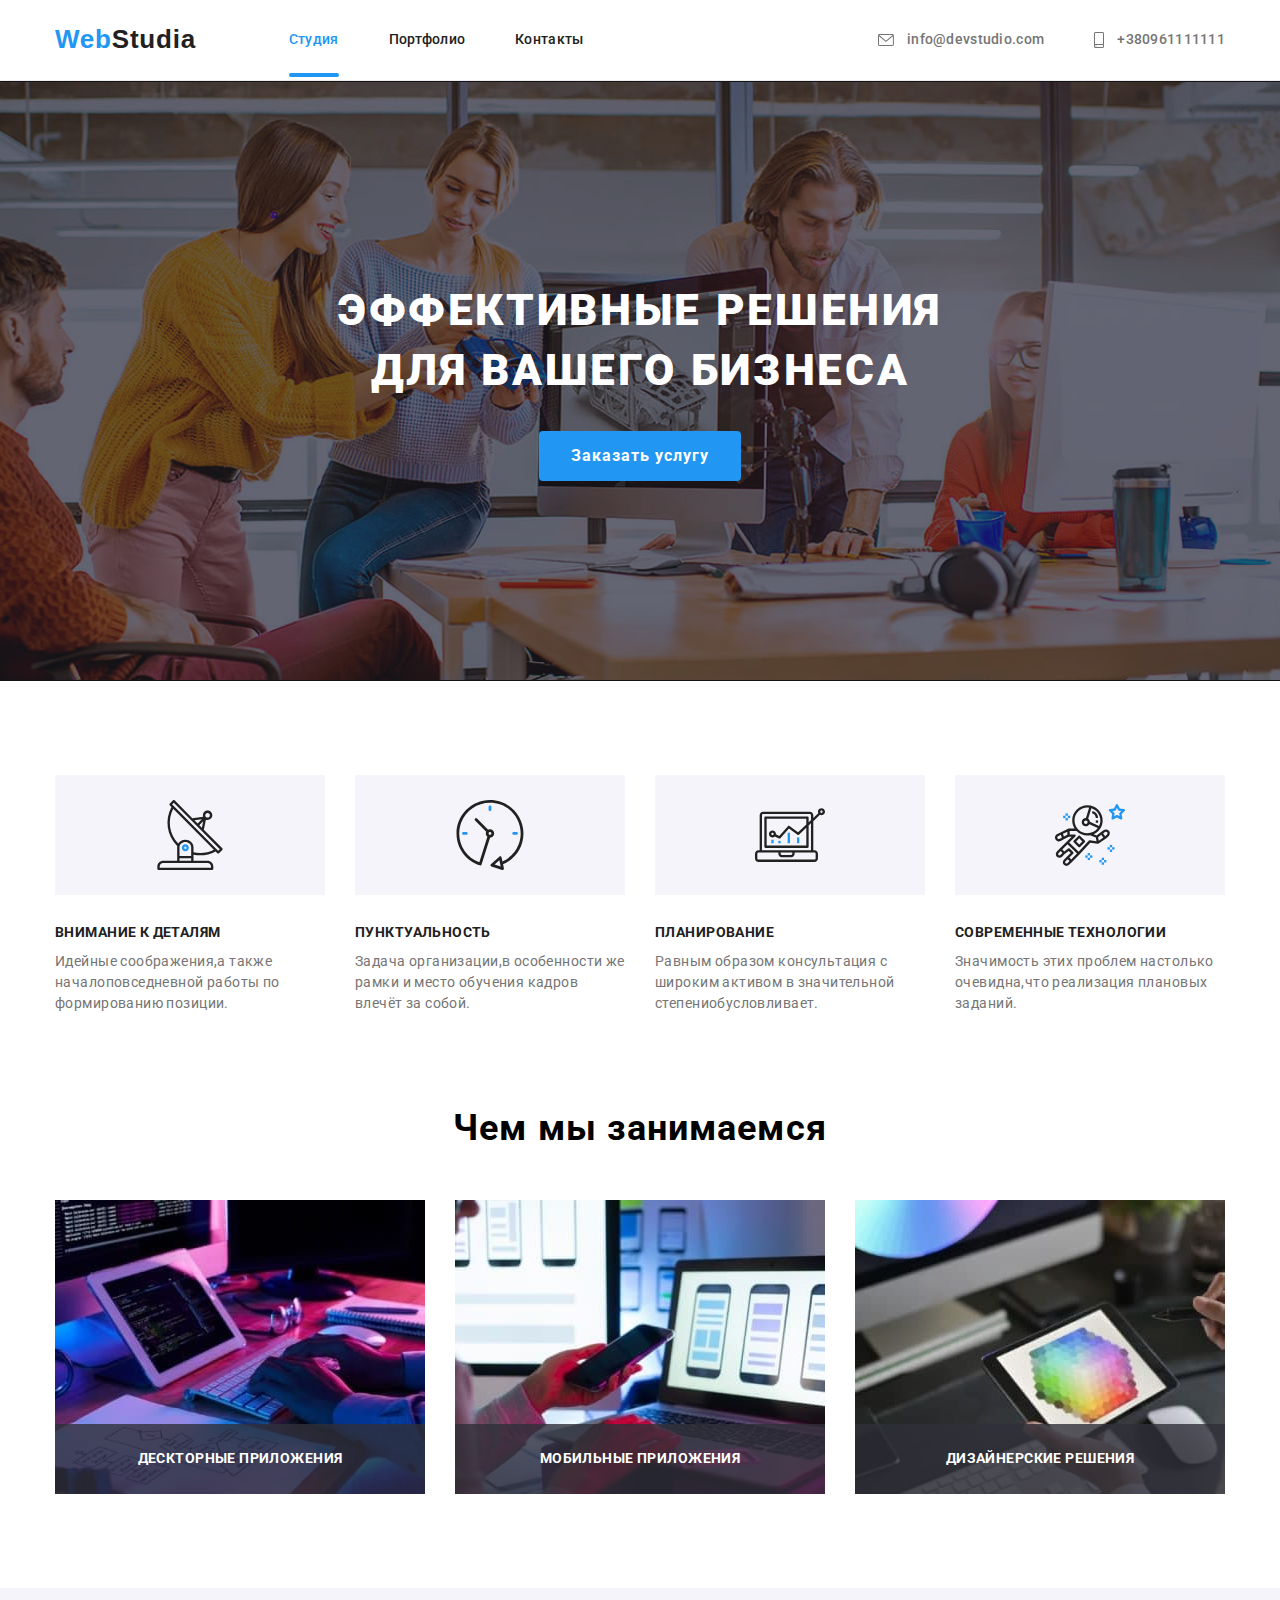
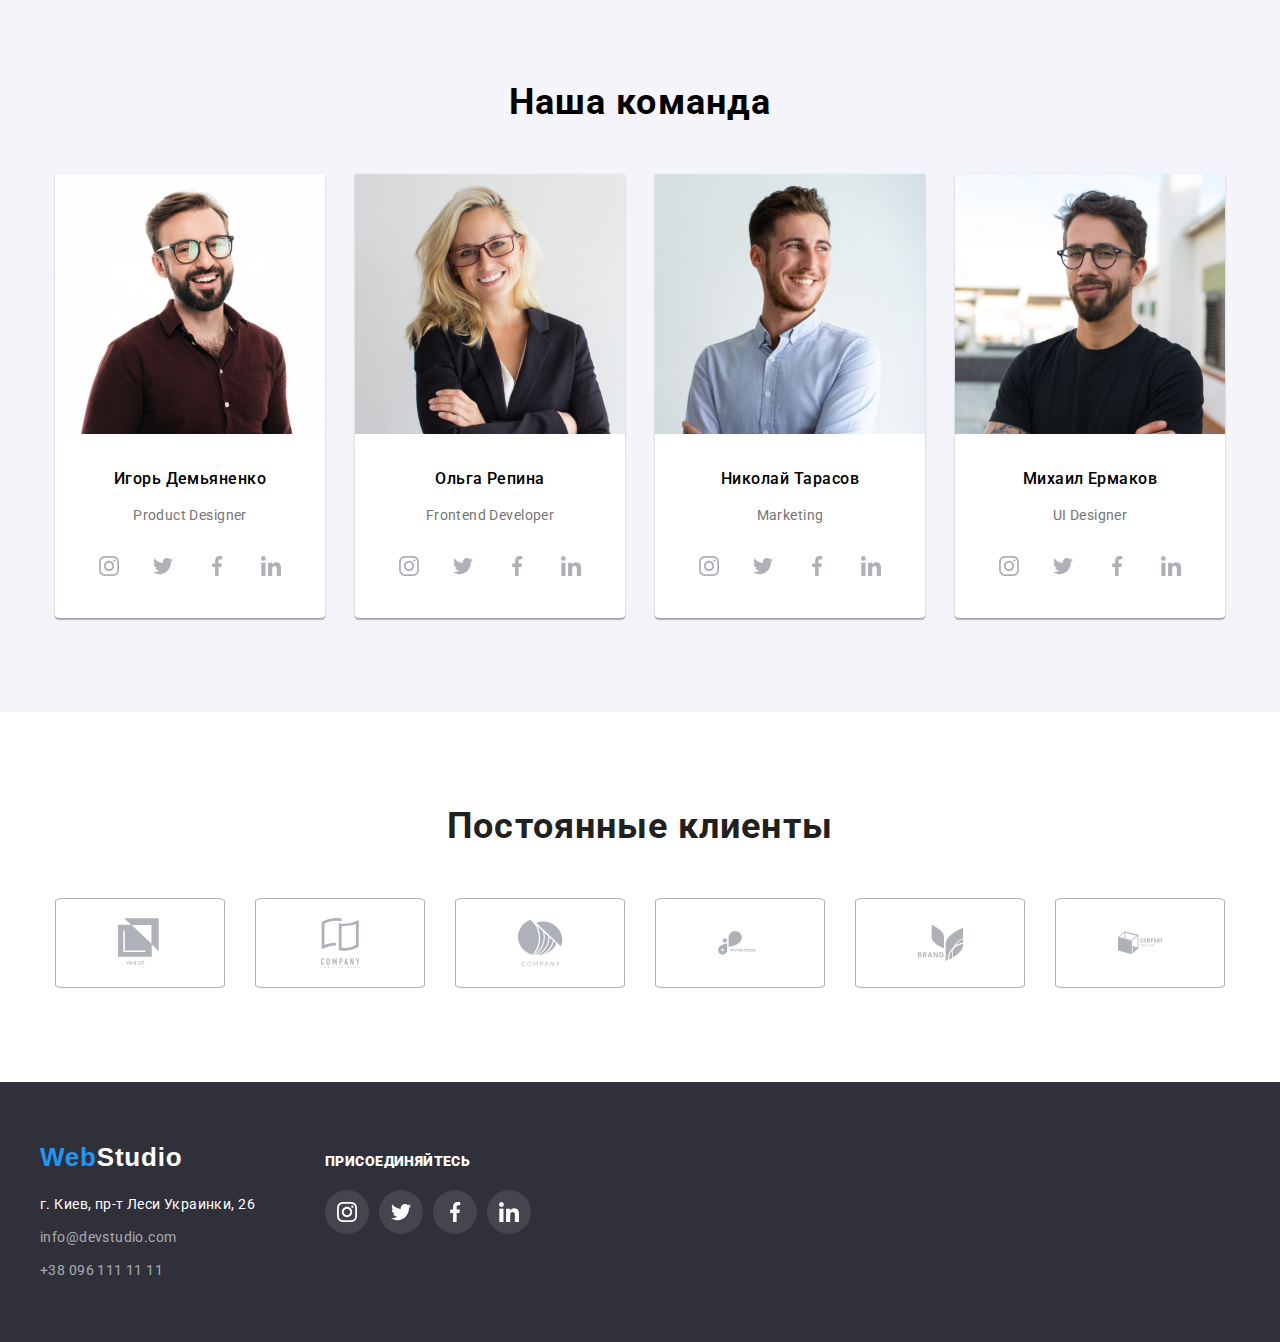
==== index.html @ cb24133d "перенос" ====
<!DOCTYPE html>
<html lang="ru">

<head>
    <meta charset="UTF-8"/>
    <meta http-equiv="X-UA-Compatible" content="IE=Edge"/> <!--адаптация под IE и Edje-->
    <meta name="goit-markup-hw-02/" content="первое ДЗ"/>
    <title>Homework-2</title>
    <link rel="preconnect" href="https://fonts.gstatic.com"/>
    <link href="https://fonts.googleapis.com/css2?family=Roboto:wght@400;500;700;900&display=swap" rel="stylesheet"/>
    <link rel="stylesheet" href="https://cdnjs.cloudflare.com/ajax/libs/modern-normalize/0.2.0/modern-normalize.min.css"/>
    <link rel="stylesheet" href="./css/styles.css"/>

        <!-- Нормализация стилей в браузере или сброс стилей-->
        <!-- Сначала нормализатор -->
        <link
          rel="stylesheet"
          href="https://cdnjs.cloudflare.com/ajax/libs/modern-normalize/1.0.0/modern-normalize.min.css"
        />
        <!-- Потом ваши стили -->
        <link rel="stylesheet" href="./css/styles.css" />
   
</head>

<body>
    <header class="bg-color-header header">
        <div class="container ">
        
        <nav class="up-menue-style">
            <a class="logo-link logo-style logo" href="./"><span class="logocolor">Web</span>Studia</a>
            <ul class="list site-nav">
                <li class="li-header">
                    <a class="current link header-link" href="./index.html">Студия</a>
                </li>
                <li class="li-header">
                    <a class="link" href="./portfolio.html">Портфолио</a>
                </li>
                <li >
                    <a class="link" href="contacs.html">Контакты</a>
                </li>
            </ul>
        </nav>
        <ul class="list up-phone-email-style nav-contacts">
            <li class="li-header">  
                <a class="link" href="mailto:info@devstudio.com">
                    <svg class="icon header-icon-link" width="16px" height="12px">
                        <use href="./images/icons/header-icons.svg#icon-envelope"></use>
                    </svg>
                    info@devstudio.com</a> 
            </li>
            <li>
                <a class="link" href="tel:+380961111111">
                    <svg class="icon header-icon-link" width="10px" height="16px">
                        <use href="./images/icons/header-icons.svg#icon-smartphone"></use>
                    </svg>
                    +380961111111</a>
            </li>
        </ul>
        </div>
    </header>


    <!--Основа-->
    <main class="main-bg">
        
        <section class="bg-color-up "> <!--класс section не нужен-->
        <div class="container ">
            <!-- <img src="./images/index/bg-header-Img.png" alt=""> -->
            <h1 class="h1-style">ЭФФЕКТИВНЫЕ РЕШЕНИЯ ДЛЯ ВАШЕГО БИЗНЕСА</h1>
            <button class="button button-index" data-modal-open>Заказать услугу</button>
        </div>
        </section>
        <section class="section"> <!--Создаёт отдельную секцию (блок) из элементов внутри него-->
            <div class="container ">
                <h2 class="visually-hidden">Наши особенности</h2>
                <ul class="list index-list">
                    <li class="our-list our-margin icon-antenna">
                        <h3 class="h3-style">ВНИМАНИЕ К ДЕТАЛЯМ</h3>
                        <p class="p-style-up">Идейные соображения,а также началоповседневной работы по формированию позиции.</p>
                    </li>
                    <li class="our-list our-margin icon-clock">
                        <h3 class="h3-style">ПУНКТУАЛЬНОСТЬ</h3>
                        <p class="p-style-up">Задача организации,в особенности же рамки и место обучения кадров влечёт за собой.</p>
                    </li>
                    <li class="our-list our-margin icon-comp">
                        <h3 class="h3-style">ПЛАНИРОВАНИЕ</h3>
                        <p class="p-style-up">Равным образом консультация с широким активом в значительной степениобусловливает.</p>
                    </li>
                    <li class="our-list icon-astronaut">
                        <h3 class="h3-style">СОВРЕМЕННЫЕ ТЕХНОЛОГИИ</h3>
                        <p class="p-style-up">Значимость этих проблем настолько очевидна,что реализация плановых заданий.</p>
                    </li>
                </ul>
        </div>
        </section>

        <section class="section what-are-we-do">
            <div class="container ">
                    <h2 class="h2-style h2-style-what-we-do">Чем мы занимаемся</h2>
                <ul class="list list-work">
                    <li class="li relative">
                        <img class="list-what-img" src="./images/img-4.jpg" alt="набор кода на клавиатуре перед планшетом и монитором" width="370" />
                        <p class="what-p">дескторные приложения</p>
                    </li>
                    <li class="li relative">
                        <img class="list-what-img" src="./images/img-6.jpg" alt="настройка мобильного гаджета через ноутбук" width="370" />
                        <p class="what-p">мобильные приложения</p>
                    </li>
                    <li class="relative">
                        <img class="list-what-img" src="./images/img-5.jpg" alt="выбор цвета на экране планшета" width="370" />
                        <p class="what-p">дизайнерские решения</p>
                    </li>
                </ul>
            </div>
        </section>
        <section class="bg-color-team section">
            <div class="container ">
                <h2 class=" our-team-margin h2-style">Наша команда</h2>
                    <ul class="list list-team"> <!--Список в виде точки, <ol> - список с цифрами-->
                        <li class="block-style-index block-style-index-margin our-shadow">
                            <img src="./images/img-3.jpg" alt="Игорь Демьяненко Product Designer" width="270" /> <!--Ссылка на картинку, подпись и её размер-->
                        <div>
                            <h3 class="h2-style-team">Игорь Демьяненко</h3>
                            <p class="p-style">Product Designer</p>
                            <!-- ul.list.social-icons>(li.social-icons-item>a.social-icons-link>svg.icon>use[href="./images/icons/header-icons.svg#icon-"])*4  Формула раскрытия ul-->
                            <ul class="list social-icons">
                                <li class="social-icons-item social-icons-item-margin">
                                    <a href="" class="social-icons-link" target="_blank" rel="noopener noreferral">
                                        <svg class="icon">
                                            <use href="./images/icons/header-icons.svg#icon-instagram-2"></use>
                                        </svg>
                                    </a>
                                </li>
                                <li class="social-icons-item social-icons-item-margin">
                                    <a href="" class="social-icons-link" target="_blank" rel="noopener noreferral">
                                        <svg class="icon">
                                            <use href="./images/icons/header-icons.svg#icon-twitter-1"></use>
                                        </svg>
                                    </a>
                                </li>
                                <li class="social-icons-item social-icons-item-margin">
                                    <a href="" class="social-icons-link" target="_blank" rel="noopener noreferral">
                                        <svg class="icon">
                                            <use href="./images/icons/header-icons.svg#icon-facebook-1"></use>
                                        </svg>
                                    </a>
                                </li>
                                <li class="social-icons-item">
                                    <a href="" class="social-icons-link" target="_blank" rel="noopener noreferral">
                                        <svg class="icon">
                                            <use href="./images/icons/header-icons.svg#icon-linkedin-1"></use>
                                        </svg>
                                    </a>
                                </li>
                            </ul>
                        </div>
                        </li>
                        <li class="block-style-index block-style-index-margin our-shadow">
                            <img src="./images/img-2.jpg" alt="Ольга Репина Frontend Developer" width="270" />
                        <div>
                            <h3 class="h2-style-team">Ольга Репина</h3>
                            <p class="p-style">Frontend Developer</p>
                            <ul class="list social-icons">
                                <li class="social-icons-item social-icons-item-margin">
                                    <a href="" class="social-icons-link" target="_blank" rel="noopener noreferral">
                                        <svg class="icon">
                                            <use href="./images/icons/header-icons.svg#icon-instagram-2"></use>
                                        </svg>
                                    </a>
                                </li>
                                <li class="social-icons-item social-icons-item-margin">
                                    <a href="" class="social-icons-link" target="_blank" rel="noopener noreferral">
                                        <svg class="icon">
                                            <use href="./images/icons/header-icons.svg#icon-twitter-1"></use>
                                        </svg>
                                    </a>
                                </li>
                                <li class="social-icons-item social-icons-item-margin">
                                    <a href="" class="social-icons-link" target="_blank" rel="noopener noreferral">
                                        <svg class="icon">
                                            <use href="./images/icons/header-icons.svg#icon-facebook-1"></use>
                                        </svg>
                                    </a>
                                </li>
                                <li class="social-icons-item">
                                    <a href="" class="social-icons-link" target="_blank" rel="noopener noreferral">
                                        <svg class="icon">
                                            <use href="./images/icons/header-icons.svg#icon-linkedin-1"></use>
                                        </svg>
                                    </a>
                                </li>
                            </ul>
                        </div>
                        </li>
                        <li class="block-style-index block-style-index-margin our-shadow">
                            <img src="./images/img-1.jpg" alt="Николай Тарасов Marketing" width="270" />
                        <div>
                            <h3 class="h2-style-team">Николай Тарасов</h3>
                            <p class="p-style">Marketing</p>
                            <ul class="list social-icons">
                                <li class="social-icons-item social-icons-item-margin">
                                    <a href="" class="social-icons-link" target="_blank" rel="noopener noreferral">
                                        <svg class="icon">
                                            <use href="./images/icons/header-icons.svg#icon-instagram-2"></use>
                                        </svg>
                                    </a>
                                </li>
                                <li class="social-icons-item social-icons-item-margin">
                                    <a href="" class="social-icons-link" target="_blank" rel="noopener noreferral">
                                        <svg class="icon">
                                            <use href="./images/icons/header-icons.svg#icon-twitter-1"></use>
                                        </svg>
                                    </a>
                                </li>
                                <li class="social-icons-item social-icons-item-margin">
                                    <a href="" class="social-icons-link" target="_blank" rel="noopener noreferral">
                                        <svg class="icon">
                                            <use href="./images/icons/header-icons.svg#icon-facebook-1"></use>
                                        </svg>
                                    </a>
                                </li>
                                <li class="social-icons-item">
                                    <a href="" class="social-icons-link" target="_blank" rel="noopener noreferral">
                                        <svg class="icon">
                                            <use href="./images/icons/header-icons.svg#icon-linkedin-1"></use>
                                        </svg>
                                    </a>
                                </li>
                            </ul>
                        </div>
                        </li>
                        <li class="block-style-index our-shadow">
                            <img src="./images/img.jpg" alt="Михаил Ермаков UI Designer" width="270" />
                        <div>
                            <h3 class="h2-style-team">Михаил Ермаков</h3>
                            <p class="p-style">UI Designer</p>
                            <ul class="list social-icons">
                                <li class="social-icons-item social-icons-item-margin">
                                    <a href="" class="social-icons-link" target="_blank" rel="noopener noreferral">
                                        <svg class="icon">
                                            <use href="./images/icons/header-icons.svg#icon-instagram-2"></use>
                                        </svg>
                                    </a>
                                </li>
                                <li class="social-icons-item social-icons-item-margin">
                                    <a href="" class="social-icons-link" target="_blank" rel="noopener noreferral">
                                        <svg class="icon">
                                            <use href="./images/icons/header-icons.svg#icon-twitter-1"></use>
                                        </svg>
                                    </a>
                                </li>
                                <li class="social-icons-item social-icons-item-margin">
                                    <a href="" class="social-icons-link" target="_blank" rel="noopener noreferral">
                                        <svg class="icon">
                                            <use href="./images/icons/header-icons.svg#icon-facebook-1"></use>
                                        </svg>
                                    </a>
                                </li>
                                <li class="social-icons-item">
                                    <a href="" class="social-icons-link" target="_blank" rel="noopener noreferral">
                                        <svg class="icon">
                                            <use href="./images/icons/header-icons.svg#icon-linkedin-1"></use>
                                        </svg>
                                    </a>
                                </li>
                            </ul>
                        </div>
                        </li>
                    </ul>
            </div>
        </section>
        </div>

    <section class="section-client">
        <div class="container">
            <h2 class="h2-style-client">Постоянные клиенты</h2>
            <!-- ul.list.social-icons>(li.social-icons-item>a.social-icons-link>svg.icon>use[href="./images/icons/header-icons.svg#icon-"])*4  Формула раскрытия ul-->
            <ul class="list icons-client">
                <li class="icon-client-ya icon-client-ya-margin">
                    <a href="" class="link link-client" target="_blank" rel="noopener noreferral">
                        <svg class="icon" width="45px" height="50px">
                            <use href="./images/icons/header-icons.svg#icon-logo-1"></use>
                        </svg>
                    </a>
                </li>
                <li class="icon-client-ya icon-client-ya-margin">
                    <a href="" class="link link-client" target="_blank" rel="noopener noreferral">
                        <svg class="icon" width="45px" height="50px">
                            <use href="./images/icons/header-icons.svg#icon-logo-2"></use>
                        </svg>
                    </a>
                </li>
                <li class="icon-client-ya icon-client-ya-margin">
                    <a href="" class="link link-client" target="_blank" rel="noopener noreferral">
                        <svg class="icon" width="45px" height="50px">
                            <use href="./images/icons/header-icons.svg#icon-logo-3"></use>
                        </svg>
                    </a>
                </li>
                <li class="icon-client-ya icon-client-ya-margin">
                    <a href="" class="link link-client" target="_blank" rel="noopener noreferral">
                        <svg class="icon" width="45px" height="50px">
                            <use href="./images/icons/header-icons.svg#icon-logo-4"></use>
                        </svg>
                    </a>
                </li>
                <li class="icon-client-ya icon-client-ya-margin">
                    <a href="" class="link link-client" target="_blank" rel="noopener noreferral">
                        <svg class="icon" width="45px" height="50px">
                            <use href="./images/icons/header-icons.svg#icon-logo-5"></use>
                        </svg>
                    </a>
                </li>
                <li class="icon-client-ya">
                    <a href="" class="link link-client" target="_blank" rel="noopener noreferral">
                        <svg class="icon" width="45px" height="50px">
                            <use href="./images/icons/header-icons.svg#icon-Object"></use>
                        </svg>
                    </a>
                </li>
            </ul>    
        </div>
    </section>

    </main>






    <footer class="footer-text-color bg-color-footer">
        <div class="container ">
            <div class="footer-address">
                <a class="logo-link logo-style logo-margin" href="./"><span class="logocolor">Web</span>Studio</a> <!--ссылка на главную страницу "./" обозначает корневую папку и отправляет на главную страницу-->
                <address class="down-menue-address-style"><!--адрес-->
                    <ul class="list ">
                        <li class="li-footer-first">
                            <a class="link link-map" href="https://goo.gl/maps/oVkc9rPg9sfFg3QS6" target="_blank" 
                            rel="noopener norefener">г. Киев, пр-т Леси Украинки, 26 <!--адрес--></a>
                        </li>
                        <li class="li-footer-second">
                            <a class="link down-menue-contact-style" href="mailto:info@devstudio.com">info@devstudio.com</a> <!--Активный имэйл-->
                        </li>
                        <li>
                            <a class="link down-menue-contact-style" href="tel:+380961111111">+38 096 111 11 11</a> <!--Активный телефон-->
                        </li>
                    </ul>

                </address>
            </div>
            <div class="footer-soc">
                <h3 class="footer-h3-come">присоединяйтесь</h3>
                <ul class="list social-icons">
                    <li class="social-icons-item social-icons-item-margin">
                        <a href="" class="social-icons-link" target="_blank" rel="noopener noreferral">
                            <svg class="icon">
                                <use href="./images/icons/header-icons.svg#icon-instagram-2"></use>
                            </svg>
                        </a>
                    </li>
                    <li class="social-icons-item social-icons-item-margin">
                        <a href="" class="social-icons-link" target="_blank" rel="noopener noreferral">
                            <svg class="icon">
                                <use href="./images/icons/header-icons.svg#icon-twitter-1"></use>
                            </svg>
                        </a>
                    </li>
                    <li class="social-icons-item social-icons-item-margin">
                        <a href="" class="social-icons-link" target="_blank" rel="noopener noreferral">
                            <svg class="icon">
                                <use href="./images/icons/header-icons.svg#icon-facebook-1"></use>
                            </svg>
                        </a>
                    </li>
                    <li class="social-icons-item">
                        <a href="" class="social-icons-link" target="_blank" rel="noopener noreferral">
                            <svg class="icon">
                                <use href="./images/icons/header-icons.svg#icon-linkedin-1"></use>
                            </svg>
                        </a>
                    </li>
                </ul>
            </div>
        </div>

    </footer>


    <div class="backdrop is-hidden" data-modal>
        <div class="modal">
            <!-- <p>dfresggeg</p> -->
            <button class="modal-bottom" data-modal-close>
                <svg class="icon">
                    <use href="./images/icons/header-icons.svg#icon-x-close-black-18dp"></use>
                </svg>
            </button>
        </div>
    </div>
    <script src="./js/modal.js"></script>
</body>

</html>
---- css/styles.css ----
/* предварительные стили и глобальные настройки*/
/* Шрифт Raleway */
@font-face {
  font-family: 'Raleway', sans-serif;
  font-style: normal;
  font-weight: 700;
  src: url('../fonts/raleway-v19-latin_cyrillic-ext_cyrillic/raleway-v19-latin_cyrillic-ext_cyrillic-700.eot'); /* IE9 Compat Modes */
  src: local(''),
       url('../fonts/raleway-v19-latin_cyrillic-ext_cyrillic/raleway-v19-latin_cyrillic-ext_cyrillic-700.eot?#iefix') format('embedded-opentype'), /* IE6-IE8 */
       url('../fonts/raleway-v19-latin_cyrillic-ext_cyrillic/raleway-v19-latin_cyrillic-ext_cyrillic-700.woff2') format('woff2'), /* Super Modern Browsers */
       url('../fonts/raleway-v19-latin_cyrillic-ext_cyrillic/raleway-v19-latin_cyrillic-ext_cyrillic-700.woff') format('woff'), /* Modern Browsers */
       url('../fonts/raleway-v19-latin_cyrillic-ext_cyrillic/raleway-v19-latin_cyrillic-ext_cyrillic-700.ttf') format('truetype'), /* Safari, Android, iOS */
       url('../fonts/raleway-v19-latin_cyrillic-ext_cyrillic/raleway-v19-latin_cyrillic-ext_cyrillic-700.svg#Raleway') format('svg'); /* Legacy iOS */
}

/* Класс скрывающий элементы */
.visually-hidden {
  position: absolute !important;
  clip: rect(1px 1px 1px 1px);
  clip: rect(1px, 1px, 1px, 1px);
  padding: 0 !important;
  border: 0 !important;
  height: 1px !important;
  width: 1px !important;
  overflow: hidden;
}

/* Заготовки глобальных настроек */
:root {
  --main-text-color-gray: #757575;
  --main-text-color-black: #212121;
  --main-text-color-master-black: #000000;
  --main-text-color-blue: #2196F3;
  --main-text-color-white: #FFFFFF;
  --bg-color-gray: #2f303a;
  --bg-header-line: #ECECEC;
  --border-color: #EEEEEE;
  --bg-color-team: #F5F4FA;
  --grid-item: 1;
  --icon-color-gray: #AFB1B8;
  --timing-function: cubic-bezier(0.4, 0, 0.2, 1);
}
/* font-family: 'Roboto', sans-serif; */

/* Цвет фона main */
.main-bg {
  background-color: var(--main-text-color-white);
}

.main-bg-portfolio {
  background-color: var(--main-text-color-white);
}

html {
  box-sizing: border-box;
}

*,
*::before,
*::after {
  box-sizing: inherit;
}

/* a.current {
  color: var(--main-text-color-blue);
} */




















/* ВЫРАВНИВАНИЕ */

/* Сброс стилей */
h1,
h2,
h3,
h4,
h5,
h6,
p,
ul
 {
  margin: 0;
}


.section {
  padding-top: 94px;
  padding-bottom: 94px;
  
}

/* Общий размер для всей страницы */
.container {
  margin-left: auto;
  margin-right: auto;
  width: 1200px;
  padding: 0px 15px;
}

/* Header position */
.header .container{
  display: flex;
  justify-content: space-between;
  align-items: center;
  padding-top: 24px;
  padding-bottom: 25px;
  /* border-bottom: 30;
  border-color: var(--main-text-color-gray); */
}

.header {
  border-bottom: 1px solid var(--bg-header-line);
/* или */
/* border-width: 1px;
border-style: solid;
border-color: var(--main-text-color-gray); */
}

/* Центровка контактов */
.up-menue-style,
.nav-contacts .list {
display: flex;
align-items: center;

}


.site-nav,
.nav-contacts
 {
  display: inline-flex;
  padding-left: 0;
}

/* отступ для логотипа */
.container .logo {
  margin-right: auto;
}

/* отступ для студии,портфолио и контактов */
.up-menue-style .site-nav {
  /* margin-right: 331px; */
  margin-left: 93px;
}

/* отступы внутри site-nav */
.site-nav .li-header,
.up-phone-email-style .li-header {
  margin-right: 50px;
}

/* расположение текста относительно картинок */
.nav-contacts li .icon,
.nav-contacts li .link
 {
  vertical-align: middle;
}

/* пвсстояние между картинкой и текстом */
.header-icon-link {
  fill: var(--main-text-color-gray);
  margin-right: 10px;
  /* padding: 10px; */
    /* Функция смены цвета */
    transition-property: fill;
    transition-duration: 250ms;
    transition-timing-function: cubic-bezier(0.4, 0, 0.2, 1);
    /* transition-delay: 0; */
}


.container .up-phone-email-style {
  fill: var(--main-text-color-gray);
  margin-left: auto;
}


/* Настройка расположения и размеров заголовка */
.container .h1-style {
  /* position: absolute; */
width: 696px;
/* height: 120px; */
margin: 0 auto;
text-align: center;
margin-bottom: 30px;
}

/* Настройка положения и размера кнопки */
.container .button {
  padding-right: 32px;
  padding-top: 10px;
  padding-bottom: 10px;
  padding-left: 32px;
  /* border-color: var(--main-text-color-blue); */
  margin: 0 auto;
}

/* .main-bg .bg-color-up .container{
  padding-top: 200px;
  padding-bottom: 200px;
} */

/* Положение Наших особенностей */
.container .index-list { 
  display: flex;
  justify-content: flex-end;
  align-items: center;
  padding-left: 0;
  /* padding-top: 32px;
  padding-bottom: 32px; */
  /* border-bottom: 30;
  border-color: var(--main-text-color-gray); */
}

/* Размер класа our-list и расстояния между ними */
.our-list {
  width: 270px;
  /* height: 101px; */
  
}

.index-list .our-margin{
  margin-right: 30px;
  /* padding-left: 0; */
}

/* промежуток между заголовком и подписью */
.our-list .h3-style{
  margin-bottom: 10px;
  margin-top: 0;
}

.container .h2-style-what-we-do {
  text-align: center;
  margin-bottom: 50px;
  margin-top: 0;
}

.what-are-we-do.section{
  padding-top: 0;
}

/* Положение Наших особенностей */
.list-work { 
  display: flex;
  justify-content: flex-end;
  align-items: center;
  /* padding-top: 32px;
  padding-bottom: 32px; */
  /* border-bottom: 30;
  border-color: var(--main-text-color-gray); */
}

/* Расстояние между блоками */
.list-work .li{
  margin-right: 30px;
}

/*.list-work .relative .list-what-img{
  position: relative;
  width: 370px;
  height: 294px;
  left: 0px;
  top: 0px;
} */
.list-work .relative{
  position: relative;
  /* width: 370px;
  height: 294px; */
  left: 0px;
  top: 0px;
}

.list-work .relative .what-p{
position: absolute;
bottom: 0;
font-weight: 700;
font-size: 14px;
line-height: 1.14;
text-align: center;
letter-spacing: 0.03em;
text-transform: uppercase;
padding-top: 27px;
padding-bottom: 27px;
color: var(--main-text-color-white);
background: rgba(47, 48, 58, 0.8);
width: 370px;
} 

/* превращаем картинку в блок */
.list-work li img{
  display: block;
}

/* Наша команда тени */
.container .list-team .our-shadow {
  box-shadow: 0px 1px 3px rgba(0, 0, 0, 0.12), 0px 1px 1px rgba(0, 0, 0, 0.14), 0px 2px 1px rgba(0, 0, 0, 0.2);
  /* border-radius: 0px 0px 4px 4px; */
}

/* Положение Наших особенностей */
.list-team { 
  display: flex;
  justify-content: flex-end;
  align-items: center;
  /* padding-top: 32px;
  padding-bottom: 32px; */
  /* border-bottom: 30;
  border-color: var(--main-text-color-gray); */
}

.list-team .block-style-index-margin {
  margin-right: 30px;
}

.block-style-index div .h2-style-team,
.block-style-index div .p-style {
  text-align: center;
}

.block-style-index div .h2-style-team {
  margin-bottom: 10px;
  margin-top: 0;
}

.block-style-index div .p-style {
  margin-bottom: 0;
  margin-top: 0;
  padding: 0px;
}

.block-style-index div {
  padding: 30px;
}

.block-style-index img {
  display: block;
  margin-bottom: 0px;
}


/* FOOTER */
.bg-color-footer .container { 
  display: flex;
  align-items: baseline;
  /* padding: 60px 0px; */
  /* padding-top: 32px;
  padding-bottom: 32px; */
  /* border-bottom: 30;
  border-color: var(--main-text-color-gray); */
}

.container .footer-address .logo-margin {
  display:block;
  margin-bottom: 20px;
}

/* Страница Портфолио */
/* main */
.main-bg-portfolio .section .container .port-menu{
  display: flex;
  justify-content:center;
  align-items: center;
  margin-bottom: 50px;
  margin-left: 0;
  padding-left: 0;
  /* padding-top: 32px;
  padding-bottom: 32px; */
  /* border-bottom: 30;
  border-color: var(--main-text-color-gray); */
}

/* размер кнопок port-menu */
.port-menu .link {
  padding: 6px 22px;
  
}

/* Отступ между кнопками port-menu */
.port-menu-button-margin {
  margin-right: 8px;
}

/* display: block for img port-menu */
.list-item-portfolio img {
  display: block;
}

.main-bg-portfolio .section .container .list-margin {
  display: flex;
  flex-wrap: wrap;
  margin-bottom: -30px;
  margin-right: -30px;
  --grid-item: 3;
  list-style: none;
  margin-left: 0;
  padding-left: 0;
}

.list-text-portfolio {
  padding: 20px 24px;
  border: 1px solid var(--border-color);
  border-top: none;
}

.list-item-portfolio {
  margin: 0 30px 30px 0px;
  /* width: 370px; */

  /* padding: 370px 404px; */

  /* задаём ширину элементов */
  flex-basis: calc((100% - 30px * var(--grid-item)) / var(--grid-item));
}


/* Увеличение области кликабельности ссылки */
/* .up-menue-style .logo-link, */
.site-nav .link,
.nav-contacts li .link {
  padding: 30px 0;
}




/* Отступ для Нашей команды */
.container .our-team-margin{
  margin-top: 0;
  margin-bottom: 50px;
  margin-left: auto;
  margin-right: auto;
  text-align: center;
}

.our-shadow div .p-style {
  margin-bottom: 16px;
}

/* Настройка заднего фона для иконок соцсетей в Нашей команде */
.social-icons-item .social-icons-link {
  background-color: var(--main-text-color-white);
  display: flex;
  justify-content: center;
  align-items: center;
  width: 44px;
  height: 44px;
  border-radius: 50%;
}

/* Расстояние между иконками */
.social-icons-item-margin {
  margin-right: 10px;
}

/* Параметры иконок соцсетей */
.social-icons .icon{
  width: 20px;
  height: 20px;
  fill: var(--icon-color-gray);
  /* fill: #000000; */
  /* background-color: #000000; */
}

/* отступ от левого края для всех иконок */
.list-team div .social-icons {
  display: inline-flex;
  /* margin: 0 auto; */
  padding: 0 0 0 2px;

}

/* Выделение цветом иконок соцсетей нашей команды. Ховер и фокус задается всегда на ссылку! */
/* .social-icons-item .social-icons-link:hover .icon,
.social-icons-item .social-icons-link:focus .icon, */
.social-icons-item .social-icons-link:hover,
.social-icons-item .social-icons-link:focus {
  fill: var(--main-text-color-white);
  background-color: var(--main-text-color-blue);
  

  /* border-radius: 10px; */
  /* margin: 10px; */
  /* fill: inherit; */
}

/* Настройка заднего фона для иконок соцсетей в футере */
.container .list .social-icons-item .social-icons-link {
  background-color: rgba(255, 255, 255, 0.1);
  display: flex;
  justify-content: center;
  align-items: center;
  width: 44px;
  height: 44px;
  border-radius: 50%;
    /* Функция смены цвета */
    transition-property: background-color;
    transition-duration: 250ms;
    transition-timing-function: cubic-bezier(0.4, 0, 0.2, 1);
    /* transition-delay: 0; */
}
.li-header .linc .icon {
    /* Функция смены цвета */
    transition-property: background-color, fill;
    transition-duration: 250ms;
    transition-timing-function: cubic-bezier(0.4, 0, 0.2, 1);
    /* transition-delay: 0; */
}

/* Расстояние между иконками */
.social-icons-item-margin {
  margin-right: 10px;
  margin-top: 0;
  margin-top: 0;
  margin-bottom: 0;
}

/* Параметры иконок соцсетей Нашей команды */
.block-style-index div .social-icons .social-icons-link .icon{
  width: 20px;
  height: 20px;
  fill: var(--icon-color-gray);
  /* fill: #000000; */
  /* background-color: #000000; */

      /* Функция смены цвета */
      transition-property: fill; /*background-color, */
      transition-duration: 250ms;
      transition-timing-function: cubic-bezier(0.4, 0, 0.2, 1);
}

/* Параметры иконок соцсетей Футера*/
.container .list .social-icons-link .icon{
  width: 20px;
  height: 20px;
  fill: var(--main-text-color-white);
  /* fill: #000000; */
  /* background-color: #000000; */

  /* Функция смены цвета */
  /* transition-property: fill;
  transition-duration: 250ms;
  transition-timing-function: cubic-bezier(0.4, 0, 0.2, 1); */
  transition: fill 250ms cubic-bezier(0.4, 0, 0.2, 1);
  /* transition-delay: 0; */
}

.container .list .social-icons-item .social-icons-link {

  /* Функция смены цвета */
  transition-property: background-color;
  transition-duration: 250ms;
  transition-timing-function: cubic-bezier(0.4, 0, 0.2, 1);
  /* transition-delay: 0; */
}

/* отступ от левого края для всех иконок и все в ряд */
.container .social-icons {
  display: inline-flex;
  /* margin: 0 auto; */
  padding: 0;
}

/* Выделение цветом иконок соцсетей футера. Ховер и фокус задается всегда на ссылку! */
/* .container .list .social-icons-item .social-icons-link:hover .icon,
.container .list .social-icons-item .social-icons-link:focus .icon, */
.container .list .social-icons-item .social-icons-link:hover,
.container .list .social-icons-item .social-icons-link:focus {
  /* fill: var(--main-text-color-white); */
  background-color: var(--main-text-color-blue);

  /* border-radius: 10px; */
  /* margin: 10px; */
  /* fill: inherit; */
}

/* Выделение цветом иконок соцсетей футера. Ховер и фокус задается всегда на ссылку! */
.container .list .social-icons-item .social-icons-link:hover .icon,
.container .list .social-icons-item .social-icons-link:focus .icon{
  fill: var(--main-text-color-white);
  

  /* border-radius: 10px; */
  /* margin: 10px; */
  /* fill: inherit; */
}






/* отступы между списками в футере */
.down-menue-address-style .list .li-footer-first {
  margin-bottom: 9px;
  /* margin-top: 9px; */
  /* padding-bottom: 6px;
  padding-top: 9px; */

}

.down-menue-address-style .list .li-footer-second {
  margin-bottom: 9px;
  /* margin-top: 9px; */
  /* padding-bottom: 6px;
  padding-top: 9px; */

}

.list-text-portfolio .portfolio-h3-style {
  margin: 0;
}

.list-text-portfolio .portfolio-p-style {
  margin-top: 4px;
  margin-bottom: 0;
}

/* картинка на всю ширину блока */
.list-item-portfolio .link img{
  width: 100%;
}

.footer-text-color .container {
  padding: 60px 0;
}

/* Настройка блока адрес в футере, размера и расположения */
.footer-text-color .container .footer-address {
/* display: flex;
flex-direction: column;
align-items:flex-start; */
/* padding-left: 30px; */
/* padding-top: 60px;
padding-bottom: 60px; */
margin-right: 70px;
/* padding-left: 0; */
}

/* Настройки блока соцсетей в футере, размера и расположения */
.footer-text-color .container .footer-soc {
  display: flex;
  flex-direction: column;
  align-items:flex-start;
  /* padding-top: 75px;
padding-bottom: 97px; */
margin-right: 93px;
}


.overlay-port{
  position: relative;
  overflow: hidden;
}

.list-item-portfolio .link:hover .overlay-port .list-portfolio-p,
.list-item-portfolio .link:focus .overlay-port .list-portfolio-p {
  transform: translateY(0);
  /* width: 370px; */
/* height: 294px; */
overflow: hidden;
/* opacity: 1; */
}


.list-portfolio-p{
  /* opacity: 50%; */
}

.bg-port-flip {
  
}

.list-portfolio-p {
  /* display: inline-block;
  content: ''; */
  position: absolute;
  top: 0;
  left: 0;
  width: 100%;
  height: 100%;
  transform: translatey(100%);
  transition: transform 250ms var(--timing-function);
/* width: 370px; */
/* height: 294px; */
/* left: 215px; */
/* top: 262px; */
/* opacity: 0; */
background: rgba(33, 150, 243, 0.9);
/* background-size: auto; */
font-style: normal;
font-weight: 400;
font-size: 18px;
line-height: 1.55;
/* or 156% */
letter-spacing: 0.03em;
color: var(--main-text-color-white);
padding-top: 63px;
  padding-bottom: 63px;
  padding-left: 24px;
  padding-right: 24px;
}

.list-item-portfolio:hover,
.list-item-portfolio:focus {
  display: block;

  /* box-sizing: border-box; */
  box-shadow: 0px 1px 1px rgba(0, 0, 0, 0.12), 0px 4px 4px rgba(0, 0, 0, 0.06), 1px 4px 6px rgba(0, 0, 0, 0.16);
}

.list-item-portfolio .link
{
    /* Функция смены цвета */
    transition-property: box-shadow;
    transition-duration: 250ms;
    transition-timing-function: cubic-bezier(0.4, 0, 0.2, 1);
    transition-delay: 0;
}

/* .footer-come {
  text-align: left;
} */



/* НАШИ ПРЕИМУЩЕСТВА */
/* настройка фонового изображения для вставки перед списком */
.index-list .our-list::before {
  /* block растягивает на полный размер родителя */
  display: block;
  content: "";
  height: 120px;
  margin-bottom: 30px;
  background-color: var(--bg-color-team);
  background-size: 70px 70px;
  background-repeat: no-repeat;
  background-position: center;
  /* border-radius: 4px; */
}

/* Антенна в виде фонового изображения */
.icon-antenna::before {
  background-image: url("../images/icons/antenna-1.svg");
}

/* Часы в виде фонового изображения */
.icon-clock::before {
  background-image: url("../images/icons/clock-1.svg");
}

/* Компьютер-диаграмма в виде фонового изображения */
.icon-comp::before {
  background-image: url("../images/icons/diagram-1.svg");
}

/* Астронавт в виде фонового изображения */
.icon-astronaut::before {
  background-image: url("../images/icons/astronaut-1.svg");
}




/* ПОСТОЯННЫЕ КЛИЕНТЫ */
.section-client {
  padding-top: 94px;
  padding-bottom: 94px;
}
/* Параметры иконок соцсетей Футера*/
.icon-client-ya .link .icon{
  fill: var(--icon-color-gray);
      /* Функция смены цвета */
      transition-property: fill; /*border-color, */
      transition-duration: 250ms;
      transition-timing-function: cubic-bezier(0.4, 0, 0.2, 1);
      /* transition-delay: 0; */
}

/* Настройка иконок вряд */
.icons-client {
  display: flex;
  margin: 0;
  padding: 0;
}

/* Промежуткм между блоками */
.icon-client-ya-margin {
  display: flex;
  margin-right: 30px;
}


/* Выделение цветом иконок соцсетей футера. Ховер и фокус задается всегда на ссылку! */
.container .list .icon-client-ya .link-client:hover .icon,
.container .list .icon-client-ya .link-client:focus .icon,
.container .list .icon-client-ya .link-client:hover,
.container .list .icon-client-ya .link-client:focus {
  fill: var(--main-text-color-blue);
  border-color: var(--main-text-color-blue);
  /* border-radius: 10px; */
  /* margin: 10px; */
  /* fill: inherit; */


}

/* Настройка блоков и ссылки параллельно */
.icon-client-ya .link-client {
  /* background-color: var(--main-text-color-white); */
  display: flex;
  justify-content: center;
  align-items: center;
  width: 170px;
  height: 90px;
  border: 1px;
  border-radius: 4%;
  border-style: solid;
  border-color: var(--icon-color-gray);
    /* Функция смены цвета */
    transition-property: border-color; /*, fill*/
    transition-duration: 250ms;
    transition-timing-function: cubic-bezier(0.4, 0, 0.2, 1);
    /* transition-delay: 0; */
}

.footer-soc .footer-h3-come {
  margin-bottom: 20px;
}





























/* Применение классов */



/* Настройка тела сайта */
body {
  font-family: "Roboto", sans-serif;
  font-size: 14px;
  line-height: 1.71;
  letter-spacing: 0.03em; /* расстояние между буквами*/
  color: var(--main-text-color-black);
  /*background-color: #e5e5e5;*/
}

.logo-link
{
  text-decoration: none; /* убирает подчеркивание с ссылки */
  color: inherit; /* обесцвечивает ссылку */
}

/* обесцвечивание и скрытия подч]ркивания для ссылки */
.link {
  text-decoration: none; /* убирает подчеркивание с ссылки */
  color: inherit; /*обесцвечивает ссылку*/

  /* Функция смены цвета */
  transition-property: color;
  transition-duration: 250ms;
  transition-timing-function: cubic-bezier(0.4, 0, 0.2, 1);
  /* transition-delay: 0; */
}

/* изменение ссылки при наведении */
.link:hover,
:focus {
  color: var(--main-text-color-blue);


}


/* Выделение цветом иконок письма и телефона. Ховер и фокус задается всегда на ссылку! */
.link:hover .header-icon-link,
.link:focus .header-icon-link {
  fill: var(--main-text-color-blue);



  /* border-radius: 10px; */
  /* margin: 10px; */
  /* fill: inherit; */
}


/* Отцентровать */
/* .center {
  text-align: center;
} */

/* Убрать нумерацию списка */
.list {
  list-style: none;
  /* padding-left: 0px;
  margin: 0px; */
}

/* Убрать нумерацию списка */
.list .our-icon-link{
  list-style: none;
  /* padding-left: 0px;
  margin: 0px; */
}

.down-menue-address-style .list {
  padding-left: 0px;
  margin: 0px;
}


    /* Стили телефона и имэйла в хедере */
.up-phone-email-style {
font-weight: 500;
font-size: 14px;
line-height: 1.14;
letter-spacing: 0.02em;
color: var(--main-text-color-gray);
}

/* оформление верхнего меню */
.up-menue-style {
font-weight: 500;
font-size: 14px;
line-height: 1.14;
letter-spacing: 0.02em;
color: var(--main-text-color-black);
}

/* Цвет футера */
.footer-text-color {
  color: var(--main-text-color-white);
}

/* оформление адреса нижнего меню */
.down-menue-address-style {
/*font-weight: 400;*/
font-style: normal;
font-size: 14px;
line-height: 1.7;
letter-spacing: 0.03em;

  }

/* оформление нижнего меню телефона и имэйла*/
.down-menue-contact-style {
color: rgba(255, 255, 255, 0.6);
    }

/* Стиль заголовка н1 */
.h1-style {
font-weight: 900;
font-size: 44px;
line-height: 1.36;
/* text-align: center; */
letter-spacing: 0.06em;
text-transform: uppercase;
color: var(--main-text-color-white);
}

/* Стиль заголовка н2 */
.h2-style {
  font-family: Roboto;
  font-style: normal;
  font-weight: 700;
  font-size: 36px;
  line-height: 1.16;
  /* text-align: center; */
  letter-spacing: 0.03em;
  color: var(--main-text-color-master-black);
}

/* Стиль заголовка н2 для "Наша команда" */
.h2-style-team {
  font-weight: 500;
  font-size: 16px;
  line-height: 1.9;
  /* text-align: center; */
  letter-spacing: 0.03em;
  color: var(--main-text-color-master-black);
}

/* Стиль заготовка н3 */
.h3-style {
  font-weight: 700;
  font-size: 14px;
  line-height: 1.14;
  letter-spacing: 0.03em;
  text-transform: uppercase;
  color: var(--main-text-color-black);
}

.p-style-up {
  font-size: 14px;
  line-height: 1.5;
  letter-spacing: 0.03em;
  color: var(--main-text-color-gray);
  margin: 0;
}


/* Стиль для простого текста главной страницы */
.p-style {
  /*font-weight: 400;*/
  font-size: 14px;
  line-height: 1.71;
  letter-spacing: 0.03em;  
  color: var(--main-text-color-gray);
}

/* Стиль для подписи нашей команды */
.p-style-team {
  /*font-weight: 400;*/
  font-size: 16px;
  line-height: 1.19;
  /* text-align: center; */
  letter-spacing: 0.03em;  
  color: var(--main-text-color-gray);
}

/* Стиль для cтилизации заголовка фото в портфолио */
.portfolio-h3-style {
font-weight: 700;
font-size: 18px;
line-height: 2;
letter-spacing: 0.06em;
/* letter-spacing: 0.04em; */
color: var(--main-text-color-black);

}

/* Стиль для cтилизации описания фото в портфолио */
.portfolio-p-style {
/*font-weight: 400;*/
font-size: 16px;
line-height: 1.87;
letter-spacing: 0.03em;
color: var(--main-text-color-gray);
}

/* Стиль кнопки на главной странице */
.button {
  font-weight: 700;
  font-size: 16px;
  line-height: 1.87;
  display: flex;
  align-items: center;
  text-align: center;
  letter-spacing: 0.06em;
  color: var(--main-text-color-white);

  /* Функция смены цвета */
  transition-property: background-color, color;
  transition-duration: 250ms;
  transition-timing-function: cubic-bezier(0.4, 0, 0.2, 1);
  /* transition-delay: 0; */
}

/* Client стилизация текста*/
.h2-style-client {
font-weight: 700;
font-size: 36px;
line-height: 1.16;
text-align: center;
letter-spacing: 0.03em;
color: var(--main-text-color-black);
margin-bottom: 50px;
margin-top: 0;
}


/* футер, ПРИСОЕДИНЯЙТЕСЬ */
.footer-h3-come {
  font-weight: 900;
  font-size: 14px;
  line-height: 1.14;
  letter-spacing: 0.03em;
  text-transform: uppercase;
  margin: 0;
  color: var(--main-text-color-white);
  }















/* НАСТРОЙКА ЦВЕТОВ */
/* ЦВЕТА ФОНА И КНОПОК */
/* настройка цвета логотипа, а именно части Web */
.logocolor {
  color: var(--main-text-color-blue);
}

/* Стиль логотипа (цвет, шрифт и т.д.) */
.logo-style {  
  font-family: "Raleway", sans-serif;
  /* font-style: normal; */
  font-weight: 700;
  font-size: 26px;
  line-height: 1.2;
  letter-spacing: 0.03em;
  /* color: var(--main-text-color-master-black); */
  }

.button-index {
  background-color: var(--main-text-color-blue);
  border: none;
  border-radius: 4px;
}

/* изменение цвета кнопки при наведении */
.button:hover,
.button:focus {
  background-color: var(--main-text-color-blue); /*изменение цвета кнопни*/
  color: var(--main-text-color-white); /*изменение цвета надписи*/
  cursor: pointer;
}

/* Стиль кнопок на странице портфолио */
.portfolio-buttom {
font-weight: 500;
font-size: 16px;
line-height: 1.63;
letter-spacing: 0.03em;
color: var(--main-text-color-black);
background-color: var(--main-text-color-white);
cursor: pointer;
}

.portfolio-buttom.link:hover,
.portfolio-buttom.link:focus {
  background-color: var(--main-text-color-blue); /*изменение цвета кнопни*/
  color: var(--main-text-color-white);  /*изменение цвета надписи*/
  box-shadow: 0px 3px 1px rgba(0, 0, 0, 0.1), 0px 1px 2px rgba(0, 0, 0, 0.08), 0px 2px 2px rgba(0, 0, 0, 0.12);
  border-radius: 4px;


  /* cursor: pointer; */
}

.portfolio-buttom.link {
  /* Функция смены цвета */
  transition-property: background-color, color, box-shadow;
  transition-duration: 250ms;
  transition-timing-function: cubic-bezier(0.4, 0, 0.2, 1);
  /* transition-delay: 0; */}

.portfolio-buttom.primary {
  background-color: var(--main-text-color-blue);
  color: var(--main-text-color-white);
  border-color: var(--main-text-color-blue);
}

.portfolio-buttom.secondary {
  background-color: var(--bg-color-team);
  color: var(--main-text-color-black);
  border-color: var(--main-text-color-white);
}

.bg-color-header {
  /* position: absolute; */
  /* width: 1600px; */
  /* height: 80px; */
  /* left: 0px; */
  /* top: 0px; */
  background: var(--main-text-color-white);
}

.bg-color-up {

background-color: var(--bg-color-gray);
text-align: center;
padding-top: 200px;
padding-bottom: 200px;
max-width: 1600px;   /*максимальная длинна банера*/
height: 600px;
margin-left: auto;
margin-right: auto;
background-image: url(../images/index/bg-Img-overlay.png), url(../images/index/bg-header-Img.png);
/* background-image: linear-gradient(rgba(47, 48, 58, 0.4), rgba(47, 48, 58, 0.4)), url(../images/index/bg-header-Img.png); */
background-position: center;
background-repeat: no-repeat;
object-fit: cover;  /*задаем отображение картинки-фона (стоять на месте и т.д.);/
/* центр всегда на месте */
background-position: center;
/* можно задать ысоту банера, убирая паддинги, но тогда могут возникнуть баги с переполнением */

  /* display: flex;*/  /*работает вместе с align-items*/
  /*align-items: center;*/  /*вертикальное выравнивание*/
  /* justify-content: center;  горизонтальное выравнивание */ 
  /* Банер всегда подстраивается под экран */
  /* height: 100vh;  */
/* position: absolute; */
/* width: 1600px; */
/* height: 600px; */
/* left: 0px; */
/* top: 80px; */
/* padding: 250px 0; */
/* object-position: 50% 50%; */
/* padding: 200px 0;  */
}

.bg-color-team {
  /* position: absolute; */
  /* width: 1600px; */
  /* height: 648px; */
  /* left: 0px;
  top: 1449px; */
  background: var(--bg-color-team);
}

.bg-color-footer {
  /* position: absolute; */
  /* width: 1600px; */
  /* height: 252px; */
  /* left: 0px;
  top: 1628px; */
  background: var(--bg-color-gray);
}

.bg-color-portfolio-block {
  /* position: absolute;
width: 370px;
/* height: 404px; */
/* left: 1015px;
top: 262px; */
background: var(--main-text-color-white);
border: 1px solid var(--border-color);
box-sizing: border-box;
}

.block-style-index {
  /* position: absolute; */
  width: 270px;
  /* height: 368px; */
  /* left: 215px;
  top: 1635px; */
  background: var(--main-text-color-white);
  /* material shadow v1 */  
  box-shadow: 0px 1px 3px rgba(0, 0, 0, 0.12), 0px 1px 1px rgba(0, 0, 0, 0.14), 0px 2px 1px rgba(0, 0, 0, 0.2);
  border-radius: 0px 0px 4px 4px;
}










/* ЦВЕТА ТЕКСТА */
/* цвет текста для отображения активной сылкиы */
.current {
  color: var(--main-text-color-blue);
  position: relative; 
}
.header-link {
  position: relative;
}

/* Нижняя линия на активном элементе меню */
.current::after {
  content: "";
  position: absolute;
  left: 0;
  bottom: 0;
  display: block;
  width: 100%;
  height: 4px;
  background-color: var(--main-text-color-blue);
  border-radius: 2px;
}

/* цвет текста для отображения активной сылкиы */
.current-button {
  color: var(--main-text-color-white);
  background-color: var(--main-text-color-blue);
}










/* Модальное окно */

/* Параметры фона модального окна */
.backdrop {
  position: fixed;
  top: 0;
  left: 0;
  width: 100%;
  height: 100%;
  background-color: rgba(0, 0, 0, 0.2);

  opacity: 1;
  visibility: visible;
  transition: opacity 250ms var(--timing-function), visibility 250ms var(--timing-function);
}

/* Параметры модального окна до нажатия кнопки (скрытие окна) */
.backdrop.is-hidden {
  opacity: 0;
  pointer-events: none;
  visibility: hidden;
}

/* параметры формы окна */
.modal {
  position: absolute;
  top: 50%;
  left: 50%;
  transform: translate(-50%, -50%);

  width: 528px;
  height: 581px;
  background-color: var(--main-text-color-white);
  box-shadow: 0px 1px 3px rgba(0, 0, 0, 0.12), 0px 1px 1px rgba(0, 0, 0, 0.14), 0px 2px 1px rgba(0, 0, 0, 0.2);
  border-radius: 4px;
}

/* Размер и позиция кнопки Х */
.modal-bottom {
  background-color: var(--main-text-color-white);
  display: flex;
  margin-left: auto;
  margin-bottom: auto;
  margin-top: 8px;
  margin-right: 8px;
  justify-content: center;
  align-items: center;
  width: 30px;
  height: 30px;
  border-radius: 50%;

  border: 1px solid rgba(0, 0, 0, 0.1);
  box-sizing: border-box;
}

/* Параметры самого Х */
.modal-bottom .icon{
  position: absolute;
  width: 18px;
  height: 18px;
}

.modal-bottom:hover,
.modal-bottom:focus,
.modal-bottom:hover .icon,
.modal-bottom:focus .icon{
  cursor: pointer;
}



















/* НЕ ИСПОЛЬЗУЕМОЕ */
/* raleway-regular - latin_cyrillic-ext_cyrillic */
/*@font-face {
  font-family: 'Raleway';
  font-style: normal;
  font-weight: 400;
  src: url('../fonts/raleway-v19-latin_cyrillic-ext_cyrillic-regular.eot'); /* IE9 Compat Modes */
 /* src: local(''),
       url('../fonts/raleway-v19-latin_cyrillic-ext_cyrillic-regular.eot?#iefix') format('embedded-opentype'), /* IE6-IE8 */
  /*     url('../fonts/raleway-v19-latin_cyrillic-ext_cyrillic-regular.woff2') format('woff2'), /* Super Modern Browsers */
 /*      url('../fonts/raleway-v19-latin_cyrillic-ext_cyrillic-regular.woff') format('woff'), /* Modern Browsers */
 /*      url('../fonts/raleway-v19-latin_cyrillic-ext_cyrillic-regular.ttf') format('truetype'), /* Safari, Android, iOS */
 /*      url('../fonts/raleway-v19-latin_cyrillic-ext_cyrillic-regular.svg#Raleway') format('svg'); /* Legacy iOS */
/*}*/
/* raleway-700 - latin_cyrillic-ext_cyrillic */

/* Выстраивание списка в ряд */
/* .line {
        display: inline;
        margin-right: 5px; */
        /* list-style: none;убираем маркеры списка */
        /*display: inline-block; /* Отображать как строчный элемент */
        /* margin: 0; убираем верхнее и нижнее поле, равное 1em */
        /* padding-left: 0; убираем левый отступ, равный 40px */
        /* margin-right: 5px; Отступ слева */
        /* border: 1px solid #000; Рамка вокруг текста
        padding: 3px; Поля вокруг текста */
    /* } */
---- css/styles.css ----
/* предварительные стили и глобальные настройки*/
/* Шрифт Raleway */
@font-face {
  font-family: 'Raleway', sans-serif;
  font-style: normal;
  font-weight: 700;
  src: url('../fonts/raleway-v19-latin_cyrillic-ext_cyrillic/raleway-v19-latin_cyrillic-ext_cyrillic-700.eot'); /* IE9 Compat Modes */
  src: local(''),
       url('../fonts/raleway-v19-latin_cyrillic-ext_cyrillic/raleway-v19-latin_cyrillic-ext_cyrillic-700.eot?#iefix') format('embedded-opentype'), /* IE6-IE8 */
       url('../fonts/raleway-v19-latin_cyrillic-ext_cyrillic/raleway-v19-latin_cyrillic-ext_cyrillic-700.woff2') format('woff2'), /* Super Modern Browsers */
       url('../fonts/raleway-v19-latin_cyrillic-ext_cyrillic/raleway-v19-latin_cyrillic-ext_cyrillic-700.woff') format('woff'), /* Modern Browsers */
       url('../fonts/raleway-v19-latin_cyrillic-ext_cyrillic/raleway-v19-latin_cyrillic-ext_cyrillic-700.ttf') format('truetype'), /* Safari, Android, iOS */
       url('../fonts/raleway-v19-latin_cyrillic-ext_cyrillic/raleway-v19-latin_cyrillic-ext_cyrillic-700.svg#Raleway') format('svg'); /* Legacy iOS */
}

/* Класс скрывающий элементы */
.visually-hidden {
  position: absolute !important;
  clip: rect(1px 1px 1px 1px);
  clip: rect(1px, 1px, 1px, 1px);
  padding: 0 !important;
  border: 0 !important;
  height: 1px !important;
  width: 1px !important;
  overflow: hidden;
}

/* Заготовки глобальных настроек */
:root {
  --main-text-color-gray: #757575;
  --main-text-color-black: #212121;
  --main-text-color-master-black: #000000;
  --main-text-color-blue: #2196F3;
  --main-text-color-white: #FFFFFF;
  --bg-color-gray: #2f303a;
  --bg-header-line: #ECECEC;
  --border-color: #EEEEEE;
  --bg-color-team: #F5F4FA;
  --grid-item: 1;
  --icon-color-gray: #AFB1B8;
  --timing-function: cubic-bezier(0.4, 0, 0.2, 1);
}
/* font-family: 'Roboto', sans-serif; */

/* Цвет фона main */
.main-bg {
  background-color: var(--main-text-color-white);
}

.main-bg-portfolio {
  background-color: var(--main-text-color-white);
}

html {
  box-sizing: border-box;
}

*,
*::before,
*::after {
  box-sizing: inherit;
}

/* a.current {
  color: var(--main-text-color-blue);
} */




















/* ВЫРАВНИВАНИЕ */

/* Сброс стилей */
h1,
h2,
h3,
h4,
h5,
h6,
p,
ul
 {
  margin: 0;
}


.section {
  padding-top: 94px;
  padding-bottom: 94px;
  
}

/* Общий размер для всей страницы */
.container {
  margin-left: auto;
  margin-right: auto;
  width: 1200px;
  padding: 0px 15px;
}

/* Header position */
.header .container{
  display: flex;
  justify-content: space-between;
  align-items: center;
  padding-top: 24px;
  padding-bottom: 25px;
  /* border-bottom: 30;
  border-color: var(--main-text-color-gray); */
}

.header {
  border-bottom: 1px solid var(--bg-header-line);
/* или */
/* border-width: 1px;
border-style: solid;
border-color: var(--main-text-color-gray); */
}

/* Центровка контактов */
.up-menue-style,
.nav-contacts .list {
display: flex;
align-items: center;

}


.site-nav,
.nav-contacts
 {
  display: inline-flex;
  padding-left: 0;
}

/* отступ для логотипа */
.container .logo {
  margin-right: auto;
}

/* отступ для студии,портфолио и контактов */
.up-menue-style .site-nav {
  /* margin-right: 331px; */
  margin-left: 93px;
}

/* отступы внутри site-nav */
.site-nav .li-header,
.up-phone-email-style .li-header {
  margin-right: 50px;
}

/* расположение текста относительно картинок */
.nav-contacts li .icon,
.nav-contacts li .link
 {
  vertical-align: middle;
}

/* пвсстояние между картинкой и текстом */
.header-icon-link {
  fill: var(--main-text-color-gray);
  margin-right: 10px;
  /* padding: 10px; */
    /* Функция смены цвета */
    transition-property: fill;
    transition-duration: 250ms;
    transition-timing-function: cubic-bezier(0.4, 0, 0.2, 1);
    /* transition-delay: 0; */
}


.container .up-phone-email-style {
  fill: var(--main-text-color-gray);
  margin-left: auto;
}


/* Настройка расположения и размеров заголовка */
.container .h1-style {
  /* position: absolute; */
width: 696px;
/* height: 120px; */
margin: 0 auto;
text-align: center;
margin-bottom: 30px;
}

/* Настройка положения и размера кнопки */
.container .button {
  padding-right: 32px;
  padding-top: 10px;
  padding-bottom: 10px;
  padding-left: 32px;
  /* border-color: var(--main-text-color-blue); */
  margin: 0 auto;
}

/* .main-bg .bg-color-up .container{
  padding-top: 200px;
  padding-bottom: 200px;
} */

/* Положение Наших особенностей */
.container .index-list { 
  display: flex;
  justify-content: flex-end;
  align-items: center;
  padding-left: 0;
  /* padding-top: 32px;
  padding-bottom: 32px; */
  /* border-bottom: 30;
  border-color: var(--main-text-color-gray); */
}

/* Размер класа our-list и расстояния между ними */
.our-list {
  width: 270px;
  /* height: 101px; */
  
}

.index-list .our-margin{
  margin-right: 30px;
  /* padding-left: 0; */
}

/* промежуток между заголовком и подписью */
.our-list .h3-style{
  margin-bottom: 10px;
  margin-top: 0;
}

.container .h2-style-what-we-do {
  text-align: center;
  margin-bottom: 50px;
  margin-top: 0;
}

.what-are-we-do.section{
  padding-top: 0;
}

/* Положение Наших особенностей */
.list-work { 
  display: flex;
  justify-content: flex-end;
  align-items: center;
  /* padding-top: 32px;
  padding-bottom: 32px; */
  /* border-bottom: 30;
  border-color: var(--main-text-color-gray); */
}

/* Расстояние между блоками */
.list-work .li{
  margin-right: 30px;
}

/*.list-work .relative .list-what-img{
  position: relative;
  width: 370px;
  height: 294px;
  left: 0px;
  top: 0px;
} */
.list-work .relative{
  position: relative;
  /* width: 370px;
  height: 294px; */
  left: 0px;
  top: 0px;
}

.list-work .relative .what-p{
position: absolute;
bottom: 0;
font-weight: 700;
font-size: 14px;
line-height: 1.14;
text-align: center;
letter-spacing: 0.03em;
text-transform: uppercase;
padding-top: 27px;
padding-bottom: 27px;
color: var(--main-text-color-white);
background: rgba(47, 48, 58, 0.8);
width: 370px;
} 

/* превращаем картинку в блок */
.list-work li img{
  display: block;
}

/* Наша команда тени */
.container .list-team .our-shadow {
  box-shadow: 0px 1px 3px rgba(0, 0, 0, 0.12), 0px 1px 1px rgba(0, 0, 0, 0.14), 0px 2px 1px rgba(0, 0, 0, 0.2);
  /* border-radius: 0px 0px 4px 4px; */
}

/* Положение Наших особенностей */
.list-team { 
  display: flex;
  justify-content: flex-end;
  align-items: center;
  /* padding-top: 32px;
  padding-bottom: 32px; */
  /* border-bottom: 30;
  border-color: var(--main-text-color-gray); */
}

.list-team .block-style-index-margin {
  margin-right: 30px;
}

.block-style-index div .h2-style-team,
.block-style-index div .p-style {
  text-align: center;
}

.block-style-index div .h2-style-team {
  margin-bottom: 10px;
  margin-top: 0;
}

.block-style-index div .p-style {
  margin-bottom: 0;
  margin-top: 0;
  padding: 0px;
}

.block-style-index div {
  padding: 30px;
}

.block-style-index img {
  display: block;
  margin-bottom: 0px;
}


/* FOOTER */
.bg-color-footer .container { 
  display: flex;
  align-items: baseline;
  /* padding: 60px 0px; */
  /* padding-top: 32px;
  padding-bottom: 32px; */
  /* border-bottom: 30;
  border-color: var(--main-text-color-gray); */
}

.container .footer-address .logo-margin {
  display:block;
  margin-bottom: 20px;
}

/* Страница Портфолио */
/* main */
.main-bg-portfolio .section .container .port-menu{
  display: flex;
  justify-content:center;
  align-items: center;
  margin-bottom: 50px;
  margin-left: 0;
  padding-left: 0;
  /* padding-top: 32px;
  padding-bottom: 32px; */
  /* border-bottom: 30;
  border-color: var(--main-text-color-gray); */
}

/* размер кнопок port-menu */
.port-menu .link {
  padding: 6px 22px;
  
}

/* Отступ между кнопками port-menu */
.port-menu-button-margin {
  margin-right: 8px;
}

/* display: block for img port-menu */
.list-item-portfolio img {
  display: block;
}

.main-bg-portfolio .section .container .list-margin {
  display: flex;
  flex-wrap: wrap;
  margin-bottom: -30px;
  margin-right: -30px;
  --grid-item: 3;
  list-style: none;
  margin-left: 0;
  padding-left: 0;
}

.list-text-portfolio {
  padding: 20px 24px;
  border: 1px solid var(--border-color);
  border-top: none;
}

.list-item-portfolio {
  margin: 0 30px 30px 0px;
  /* width: 370px; */

  /* padding: 370px 404px; */

  /* задаём ширину элементов */
  flex-basis: calc((100% - 30px * var(--grid-item)) / var(--grid-item));
}


/* Увеличение области кликабельности ссылки */
/* .up-menue-style .logo-link, */
.site-nav .link,
.nav-contacts li .link {
  padding: 30px 0;
}




/* Отступ для Нашей команды */
.container .our-team-margin{
  margin-top: 0;
  margin-bottom: 50px;
  margin-left: auto;
  margin-right: auto;
  text-align: center;
}

.our-shadow div .p-style {
  margin-bottom: 16px;
}

/* Настройка заднего фона для иконок соцсетей в Нашей команде */
.social-icons-item .social-icons-link {
  background-color: var(--main-text-color-white);
  display: flex;
  justify-content: center;
  align-items: center;
  width: 44px;
  height: 44px;
  border-radius: 50%;
}

/* Расстояние между иконками */
.social-icons-item-margin {
  margin-right: 10px;
}

/* Параметры иконок соцсетей */
.social-icons .icon{
  width: 20px;
  height: 20px;
  fill: var(--icon-color-gray);
  /* fill: #000000; */
  /* background-color: #000000; */
}

/* отступ от левого края для всех иконок */
.list-team div .social-icons {
  display: inline-flex;
  /* margin: 0 auto; */
  padding: 0 0 0 2px;

}

/* Выделение цветом иконок соцсетей нашей команды. Ховер и фокус задается всегда на ссылку! */
/* .social-icons-item .social-icons-link:hover .icon,
.social-icons-item .social-icons-link:focus .icon, */
.social-icons-item .social-icons-link:hover,
.social-icons-item .social-icons-link:focus {
  fill: var(--main-text-color-white);
  background-color: var(--main-text-color-blue);
  

  /* border-radius: 10px; */
  /* margin: 10px; */
  /* fill: inherit; */
}

/* Настройка заднего фона для иконок соцсетей в футере */
.container .list .social-icons-item .social-icons-link {
  background-color: rgba(255, 255, 255, 0.1);
  display: flex;
  justify-content: center;
  align-items: center;
  width: 44px;
  height: 44px;
  border-radius: 50%;
    /* Функция смены цвета */
    transition-property: background-color;
    transition-duration: 250ms;
    transition-timing-function: cubic-bezier(0.4, 0, 0.2, 1);
    /* transition-delay: 0; */
}
.li-header .linc .icon {
    /* Функция смены цвета */
    transition-property: background-color, fill;
    transition-duration: 250ms;
    transition-timing-function: cubic-bezier(0.4, 0, 0.2, 1);
    /* transition-delay: 0; */
}

/* Расстояние между иконками */
.social-icons-item-margin {
  margin-right: 10px;
  margin-top: 0;
  margin-top: 0;
  margin-bottom: 0;
}

/* Параметры иконок соцсетей Нашей команды */
.block-style-index div .social-icons .social-icons-link .icon{
  width: 20px;
  height: 20px;
  fill: var(--icon-color-gray);
  /* fill: #000000; */
  /* background-color: #000000; */

      /* Функция смены цвета */
      transition-property: fill; /*background-color, */
      transition-duration: 250ms;
      transition-timing-function: cubic-bezier(0.4, 0, 0.2, 1);
}

/* Параметры иконок соцсетей Футера*/
.container .list .social-icons-link .icon{
  width: 20px;
  height: 20px;
  fill: var(--main-text-color-white);
  /* fill: #000000; */
  /* background-color: #000000; */

  /* Функция смены цвета */
  /* transition-property: fill;
  transition-duration: 250ms;
  transition-timing-function: cubic-bezier(0.4, 0, 0.2, 1); */
  transition: fill 250ms cubic-bezier(0.4, 0, 0.2, 1);
  /* transition-delay: 0; */
}

.container .list .social-icons-item .social-icons-link {

  /* Функция смены цвета */
  transition-property: background-color;
  transition-duration: 250ms;
  transition-timing-function: cubic-bezier(0.4, 0, 0.2, 1);
  /* transition-delay: 0; */
}

/* отступ от левого края для всех иконок и все в ряд */
.container .social-icons {
  display: inline-flex;
  /* margin: 0 auto; */
  padding: 0;
}

/* Выделение цветом иконок соцсетей футера. Ховер и фокус задается всегда на ссылку! */
/* .container .list .social-icons-item .social-icons-link:hover .icon,
.container .list .social-icons-item .social-icons-link:focus .icon, */
.container .list .social-icons-item .social-icons-link:hover,
.container .list .social-icons-item .social-icons-link:focus {
  /* fill: var(--main-text-color-white); */
  background-color: var(--main-text-color-blue);

  /* border-radius: 10px; */
  /* margin: 10px; */
  /* fill: inherit; */
}

/* Выделение цветом иконок соцсетей футера. Ховер и фокус задается всегда на ссылку! */
.container .list .social-icons-item .social-icons-link:hover .icon,
.container .list .social-icons-item .social-icons-link:focus .icon{
  fill: var(--main-text-color-white);
  

  /* border-radius: 10px; */
  /* margin: 10px; */
  /* fill: inherit; */
}






/* отступы между списками в футере */
.down-menue-address-style .list .li-footer-first {
  margin-bottom: 9px;
  /* margin-top: 9px; */
  /* padding-bottom: 6px;
  padding-top: 9px; */

}

.down-menue-address-style .list .li-footer-second {
  margin-bottom: 9px;
  /* margin-top: 9px; */
  /* padding-bottom: 6px;
  padding-top: 9px; */

}

.list-text-portfolio .portfolio-h3-style {
  margin: 0;
}

.list-text-portfolio .portfolio-p-style {
  margin-top: 4px;
  margin-bottom: 0;
}

/* картинка на всю ширину блока */
.list-item-portfolio .link img{
  width: 100%;
}

.footer-text-color .container {
  padding: 60px 0;
}

/* Настройка блока адрес в футере, размера и расположения */
.footer-text-color .container .footer-address {
/* display: flex;
flex-direction: column;
align-items:flex-start; */
/* padding-left: 30px; */
/* padding-top: 60px;
padding-bottom: 60px; */
margin-right: 70px;
/* padding-left: 0; */
}

/* Настройки блока соцсетей в футере, размера и расположения */
.footer-text-color .container .footer-soc {
  display: flex;
  flex-direction: column;
  align-items:flex-start;
  /* padding-top: 75px;
padding-bottom: 97px; */
margin-right: 93px;
}


.overlay-port{
  position: relative;
  overflow: hidden;
}

.list-item-portfolio .link:hover .overlay-port .list-portfolio-p,
.list-item-portfolio .link:focus .overlay-port .list-portfolio-p {
  transform: translateY(0);
  /* width: 370px; */
/* height: 294px; */
overflow: hidden;
/* opacity: 1; */
}


.list-portfolio-p{
  /* opacity: 50%; */
}

.bg-port-flip {
  
}

.list-portfolio-p {
  /* display: inline-block;
  content: ''; */
  position: absolute;
  top: 0;
  left: 0;
  width: 100%;
  height: 100%;
  transform: translatey(100%);
  transition: transform 250ms var(--timing-function);
/* width: 370px; */
/* height: 294px; */
/* left: 215px; */
/* top: 262px; */
/* opacity: 0; */
background: rgba(33, 150, 243, 0.9);
/* background-size: auto; */
font-style: normal;
font-weight: 400;
font-size: 18px;
line-height: 1.55;
/* or 156% */
letter-spacing: 0.03em;
color: var(--main-text-color-white);
padding-top: 63px;
  padding-bottom: 63px;
  padding-left: 24px;
  padding-right: 24px;
}

.list-item-portfolio:hover,
.list-item-portfolio:focus {
  display: block;

  /* box-sizing: border-box; */
  box-shadow: 0px 1px 1px rgba(0, 0, 0, 0.12), 0px 4px 4px rgba(0, 0, 0, 0.06), 1px 4px 6px rgba(0, 0, 0, 0.16);
}

.list-item-portfolio .link
{
    /* Функция смены цвета */
    transition-property: box-shadow;
    transition-duration: 250ms;
    transition-timing-function: cubic-bezier(0.4, 0, 0.2, 1);
    transition-delay: 0;
}

/* .footer-come {
  text-align: left;
} */



/* НАШИ ПРЕИМУЩЕСТВА */
/* настройка фонового изображения для вставки перед списком */
.index-list .our-list::before {
  /* block растягивает на полный размер родителя */
  display: block;
  content: "";
  height: 120px;
  margin-bottom: 30px;
  background-color: var(--bg-color-team);
  background-size: 70px 70px;
  background-repeat: no-repeat;
  background-position: center;
  /* border-radius: 4px; */
}

/* Антенна в виде фонового изображения */
.icon-antenna::before {
  background-image: url("../images/icons/antenna-1.svg");
}

/* Часы в виде фонового изображения */
.icon-clock::before {
  background-image: url("../images/icons/clock-1.svg");
}

/* Компьютер-диаграмма в виде фонового изображения */
.icon-comp::before {
  background-image: url("../images/icons/diagram-1.svg");
}

/* Астронавт в виде фонового изображения */
.icon-astronaut::before {
  background-image: url("../images/icons/astronaut-1.svg");
}




/* ПОСТОЯННЫЕ КЛИЕНТЫ */
.section-client {
  padding-top: 94px;
  padding-bottom: 94px;
}
/* Параметры иконок соцсетей Футера*/
.icon-client-ya .link .icon{
  fill: var(--icon-color-gray);
      /* Функция смены цвета */
      transition-property: fill; /*border-color, */
      transition-duration: 250ms;
      transition-timing-function: cubic-bezier(0.4, 0, 0.2, 1);
      /* transition-delay: 0; */
}

/* Настройка иконок вряд */
.icons-client {
  display: flex;
  margin: 0;
  padding: 0;
}

/* Промежуткм между блоками */
.icon-client-ya-margin {
  display: flex;
  margin-right: 30px;
}


/* Выделение цветом иконок соцсетей футера. Ховер и фокус задается всегда на ссылку! */
.container .list .icon-client-ya .link-client:hover .icon,
.container .list .icon-client-ya .link-client:focus .icon,
.container .list .icon-client-ya .link-client:hover,
.container .list .icon-client-ya .link-client:focus {
  fill: var(--main-text-color-blue);
  border-color: var(--main-text-color-blue);
  /* border-radius: 10px; */
  /* margin: 10px; */
  /* fill: inherit; */


}

/* Настройка блоков и ссылки параллельно */
.icon-client-ya .link-client {
  /* background-color: var(--main-text-color-white); */
  display: flex;
  justify-content: center;
  align-items: center;
  width: 170px;
  height: 90px;
  border: 1px;
  border-radius: 4%;
  border-style: solid;
  border-color: var(--icon-color-gray);
    /* Функция смены цвета */
    transition-property: border-color; /*, fill*/
    transition-duration: 250ms;
    transition-timing-function: cubic-bezier(0.4, 0, 0.2, 1);
    /* transition-delay: 0; */
}

.footer-soc .footer-h3-come {
  margin-bottom: 20px;
}





























/* Применение классов */



/* Настройка тела сайта */
body {
  font-family: "Roboto", sans-serif;
  font-size: 14px;
  line-height: 1.71;
  letter-spacing: 0.03em; /* расстояние между буквами*/
  color: var(--main-text-color-black);
  /*background-color: #e5e5e5;*/
}

.logo-link
{
  text-decoration: none; /* убирает подчеркивание с ссылки */
  color: inherit; /* обесцвечивает ссылку */
}

/* обесцвечивание и скрытия подч]ркивания для ссылки */
.link {
  text-decoration: none; /* убирает подчеркивание с ссылки */
  color: inherit; /*обесцвечивает ссылку*/

  /* Функция смены цвета */
  transition-property: color;
  transition-duration: 250ms;
  transition-timing-function: cubic-bezier(0.4, 0, 0.2, 1);
  /* transition-delay: 0; */
}

/* изменение ссылки при наведении */
.link:hover,
:focus {
  color: var(--main-text-color-blue);


}


/* Выделение цветом иконок письма и телефона. Ховер и фокус задается всегда на ссылку! */
.link:hover .header-icon-link,
.link:focus .header-icon-link {
  fill: var(--main-text-color-blue);



  /* border-radius: 10px; */
  /* margin: 10px; */
  /* fill: inherit; */
}


/* Отцентровать */
/* .center {
  text-align: center;
} */

/* Убрать нумерацию списка */
.list {
  list-style: none;
  /* padding-left: 0px;
  margin: 0px; */
}

/* Убрать нумерацию списка */
.list .our-icon-link{
  list-style: none;
  /* padding-left: 0px;
  margin: 0px; */
}

.down-menue-address-style .list {
  padding-left: 0px;
  margin: 0px;
}


    /* Стили телефона и имэйла в хедере */
.up-phone-email-style {
font-weight: 500;
font-size: 14px;
line-height: 1.14;
letter-spacing: 0.02em;
color: var(--main-text-color-gray);
}

/* оформление верхнего меню */
.up-menue-style {
font-weight: 500;
font-size: 14px;
line-height: 1.14;
letter-spacing: 0.02em;
color: var(--main-text-color-black);
}

/* Цвет футера */
.footer-text-color {
  color: var(--main-text-color-white);
}

/* оформление адреса нижнего меню */
.down-menue-address-style {
/*font-weight: 400;*/
font-style: normal;
font-size: 14px;
line-height: 1.7;
letter-spacing: 0.03em;

  }

/* оформление нижнего меню телефона и имэйла*/
.down-menue-contact-style {
color: rgba(255, 255, 255, 0.6);
    }

/* Стиль заголовка н1 */
.h1-style {
font-weight: 900;
font-size: 44px;
line-height: 1.36;
/* text-align: center; */
letter-spacing: 0.06em;
text-transform: uppercase;
color: var(--main-text-color-white);
}

/* Стиль заголовка н2 */
.h2-style {
  font-family: Roboto;
  font-style: normal;
  font-weight: 700;
  font-size: 36px;
  line-height: 1.16;
  /* text-align: center; */
  letter-spacing: 0.03em;
  color: var(--main-text-color-master-black);
}

/* Стиль заголовка н2 для "Наша команда" */
.h2-style-team {
  font-weight: 500;
  font-size: 16px;
  line-height: 1.9;
  /* text-align: center; */
  letter-spacing: 0.03em;
  color: var(--main-text-color-master-black);
}

/* Стиль заготовка н3 */
.h3-style {
  font-weight: 700;
  font-size: 14px;
  line-height: 1.14;
  letter-spacing: 0.03em;
  text-transform: uppercase;
  color: var(--main-text-color-black);
}

.p-style-up {
  font-size: 14px;
  line-height: 1.5;
  letter-spacing: 0.03em;
  color: var(--main-text-color-gray);
  margin: 0;
}


/* Стиль для простого текста главной страницы */
.p-style {
  /*font-weight: 400;*/
  font-size: 14px;
  line-height: 1.71;
  letter-spacing: 0.03em;  
  color: var(--main-text-color-gray);
}

/* Стиль для подписи нашей команды */
.p-style-team {
  /*font-weight: 400;*/
  font-size: 16px;
  line-height: 1.19;
  /* text-align: center; */
  letter-spacing: 0.03em;  
  color: var(--main-text-color-gray);
}

/* Стиль для cтилизации заголовка фото в портфолио */
.portfolio-h3-style {
font-weight: 700;
font-size: 18px;
line-height: 2;
letter-spacing: 0.06em;
/* letter-spacing: 0.04em; */
color: var(--main-text-color-black);

}

/* Стиль для cтилизации описания фото в портфолио */
.portfolio-p-style {
/*font-weight: 400;*/
font-size: 16px;
line-height: 1.87;
letter-spacing: 0.03em;
color: var(--main-text-color-gray);
}

/* Стиль кнопки на главной странице */
.button {
  font-weight: 700;
  font-size: 16px;
  line-height: 1.87;
  display: flex;
  align-items: center;
  text-align: center;
  letter-spacing: 0.06em;
  color: var(--main-text-color-white);

  /* Функция смены цвета */
  transition-property: background-color, color;
  transition-duration: 250ms;
  transition-timing-function: cubic-bezier(0.4, 0, 0.2, 1);
  /* transition-delay: 0; */
}

/* Client стилизация текста*/
.h2-style-client {
font-weight: 700;
font-size: 36px;
line-height: 1.16;
text-align: center;
letter-spacing: 0.03em;
color: var(--main-text-color-black);
margin-bottom: 50px;
margin-top: 0;
}


/* футер, ПРИСОЕДИНЯЙТЕСЬ */
.footer-h3-come {
  font-weight: 900;
  font-size: 14px;
  line-height: 1.14;
  letter-spacing: 0.03em;
  text-transform: uppercase;
  margin: 0;
  color: var(--main-text-color-white);
  }















/* НАСТРОЙКА ЦВЕТОВ */
/* ЦВЕТА ФОНА И КНОПОК */
/* настройка цвета логотипа, а именно части Web */
.logocolor {
  color: var(--main-text-color-blue);
}

/* Стиль логотипа (цвет, шрифт и т.д.) */
.logo-style {  
  font-family: "Raleway", sans-serif;
  /* font-style: normal; */
  font-weight: 700;
  font-size: 26px;
  line-height: 1.2;
  letter-spacing: 0.03em;
  /* color: var(--main-text-color-master-black); */
  }

.button-index {
  background-color: var(--main-text-color-blue);
  border: none;
  border-radius: 4px;
}

/* изменение цвета кнопки при наведении */
.button:hover,
.button:focus {
  background-color: var(--main-text-color-blue); /*изменение цвета кнопни*/
  color: var(--main-text-color-white); /*изменение цвета надписи*/
  cursor: pointer;
}

/* Стиль кнопок на странице портфолио */
.portfolio-buttom {
font-weight: 500;
font-size: 16px;
line-height: 1.63;
letter-spacing: 0.03em;
color: var(--main-text-color-black);
background-color: var(--main-text-color-white);
cursor: pointer;
}

.portfolio-buttom.link:hover,
.portfolio-buttom.link:focus {
  background-color: var(--main-text-color-blue); /*изменение цвета кнопни*/
  color: var(--main-text-color-white);  /*изменение цвета надписи*/
  box-shadow: 0px 3px 1px rgba(0, 0, 0, 0.1), 0px 1px 2px rgba(0, 0, 0, 0.08), 0px 2px 2px rgba(0, 0, 0, 0.12);
  border-radius: 4px;


  /* cursor: pointer; */
}

.portfolio-buttom.link {
  /* Функция смены цвета */
  transition-property: background-color, color, box-shadow;
  transition-duration: 250ms;
  transition-timing-function: cubic-bezier(0.4, 0, 0.2, 1);
  /* transition-delay: 0; */}

.portfolio-buttom.primary {
  background-color: var(--main-text-color-blue);
  color: var(--main-text-color-white);
  border-color: var(--main-text-color-blue);
}

.portfolio-buttom.secondary {
  background-color: var(--bg-color-team);
  color: var(--main-text-color-black);
  border-color: var(--main-text-color-white);
}

.bg-color-header {
  /* position: absolute; */
  /* width: 1600px; */
  /* height: 80px; */
  /* left: 0px; */
  /* top: 0px; */
  background: var(--main-text-color-white);
}

.bg-color-up {

background-color: var(--bg-color-gray);
text-align: center;
padding-top: 200px;
padding-bottom: 200px;
max-width: 1600px;   /*максимальная длинна банера*/
height: 600px;
margin-left: auto;
margin-right: auto;
background-image: url(../images/index/bg-Img-overlay.png), url(../images/index/bg-header-Img.png);
/* background-image: linear-gradient(rgba(47, 48, 58, 0.4), rgba(47, 48, 58, 0.4)), url(../images/index/bg-header-Img.png); */
background-position: center;
background-repeat: no-repeat;
object-fit: cover;  /*задаем отображение картинки-фона (стоять на месте и т.д.);/
/* центр всегда на месте */
background-position: center;
/* можно задать ысоту банера, убирая паддинги, но тогда могут возникнуть баги с переполнением */

  /* display: flex;*/  /*работает вместе с align-items*/
  /*align-items: center;*/  /*вертикальное выравнивание*/
  /* justify-content: center;  горизонтальное выравнивание */ 
  /* Банер всегда подстраивается под экран */
  /* height: 100vh;  */
/* position: absolute; */
/* width: 1600px; */
/* height: 600px; */
/* left: 0px; */
/* top: 80px; */
/* padding: 250px 0; */
/* object-position: 50% 50%; */
/* padding: 200px 0;  */
}

.bg-color-team {
  /* position: absolute; */
  /* width: 1600px; */
  /* height: 648px; */
  /* left: 0px;
  top: 1449px; */
  background: var(--bg-color-team);
}

.bg-color-footer {
  /* position: absolute; */
  /* width: 1600px; */
  /* height: 252px; */
  /* left: 0px;
  top: 1628px; */
  background: var(--bg-color-gray);
}

.bg-color-portfolio-block {
  /* position: absolute;
width: 370px;
/* height: 404px; */
/* left: 1015px;
top: 262px; */
background: var(--main-text-color-white);
border: 1px solid var(--border-color);
box-sizing: border-box;
}

.block-style-index {
  /* position: absolute; */
  width: 270px;
  /* height: 368px; */
  /* left: 215px;
  top: 1635px; */
  background: var(--main-text-color-white);
  /* material shadow v1 */  
  box-shadow: 0px 1px 3px rgba(0, 0, 0, 0.12), 0px 1px 1px rgba(0, 0, 0, 0.14), 0px 2px 1px rgba(0, 0, 0, 0.2);
  border-radius: 0px 0px 4px 4px;
}










/* ЦВЕТА ТЕКСТА */
/* цвет текста для отображения активной сылкиы */
.current {
  color: var(--main-text-color-blue);
  position: relative; 
}
.header-link {
  position: relative;
}

/* Нижняя линия на активном элементе меню */
.current::after {
  content: "";
  position: absolute;
  left: 0;
  bottom: 0;
  display: block;
  width: 100%;
  height: 4px;
  background-color: var(--main-text-color-blue);
  border-radius: 2px;
}

/* цвет текста для отображения активной сылкиы */
.current-button {
  color: var(--main-text-color-white);
  background-color: var(--main-text-color-blue);
}










/* Модальное окно */

/* Параметры фона модального окна */
.backdrop {
  position: fixed;
  top: 0;
  left: 0;
  width: 100%;
  height: 100%;
  background-color: rgba(0, 0, 0, 0.2);

  opacity: 1;
  visibility: visible;
  transition: opacity 250ms var(--timing-function), visibility 250ms var(--timing-function);
}

/* Параметры модального окна до нажатия кнопки (скрытие окна) */
.backdrop.is-hidden {
  opacity: 0;
  pointer-events: none;
  visibility: hidden;
}

/* параметры формы окна */
.modal {
  position: absolute;
  top: 50%;
  left: 50%;
  transform: translate(-50%, -50%);

  width: 528px;
  height: 581px;
  background-color: var(--main-text-color-white);
  box-shadow: 0px 1px 3px rgba(0, 0, 0, 0.12), 0px 1px 1px rgba(0, 0, 0, 0.14), 0px 2px 1px rgba(0, 0, 0, 0.2);
  border-radius: 4px;
}

/* Размер и позиция кнопки Х */
.modal-bottom {
  background-color: var(--main-text-color-white);
  display: flex;
  margin-left: auto;
  margin-bottom: auto;
  margin-top: 8px;
  margin-right: 8px;
  justify-content: center;
  align-items: center;
  width: 30px;
  height: 30px;
  border-radius: 50%;

  border: 1px solid rgba(0, 0, 0, 0.1);
  box-sizing: border-box;
}

/* Параметры самого Х */
.modal-bottom .icon{
  position: absolute;
  width: 18px;
  height: 18px;
}

.modal-bottom:hover,
.modal-bottom:focus,
.modal-bottom:hover .icon,
.modal-bottom:focus .icon{
  cursor: pointer;
}



















/* НЕ ИСПОЛЬЗУЕМОЕ */
/* raleway-regular - latin_cyrillic-ext_cyrillic */
/*@font-face {
  font-family: 'Raleway';
  font-style: normal;
  font-weight: 400;
  src: url('../fonts/raleway-v19-latin_cyrillic-ext_cyrillic-regular.eot'); /* IE9 Compat Modes */
 /* src: local(''),
       url('../fonts/raleway-v19-latin_cyrillic-ext_cyrillic-regular.eot?#iefix') format('embedded-opentype'), /* IE6-IE8 */
  /*     url('../fonts/raleway-v19-latin_cyrillic-ext_cyrillic-regular.woff2') format('woff2'), /* Super Modern Browsers */
 /*      url('../fonts/raleway-v19-latin_cyrillic-ext_cyrillic-regular.woff') format('woff'), /* Modern Browsers */
 /*      url('../fonts/raleway-v19-latin_cyrillic-ext_cyrillic-regular.ttf') format('truetype'), /* Safari, Android, iOS */
 /*      url('../fonts/raleway-v19-latin_cyrillic-ext_cyrillic-regular.svg#Raleway') format('svg'); /* Legacy iOS */
/*}*/
/* raleway-700 - latin_cyrillic-ext_cyrillic */

/* Выстраивание списка в ряд */
/* .line {
        display: inline;
        margin-right: 5px; */
        /* list-style: none;убираем маркеры списка */
        /*display: inline-block; /* Отображать как строчный элемент */
        /* margin: 0; убираем верхнее и нижнее поле, равное 1em */
        /* padding-left: 0; убираем левый отступ, равный 40px */
        /* margin-right: 5px; Отступ слева */
        /* border: 1px solid #000; Рамка вокруг текста
        padding: 3px; Поля вокруг текста */
    /* } */
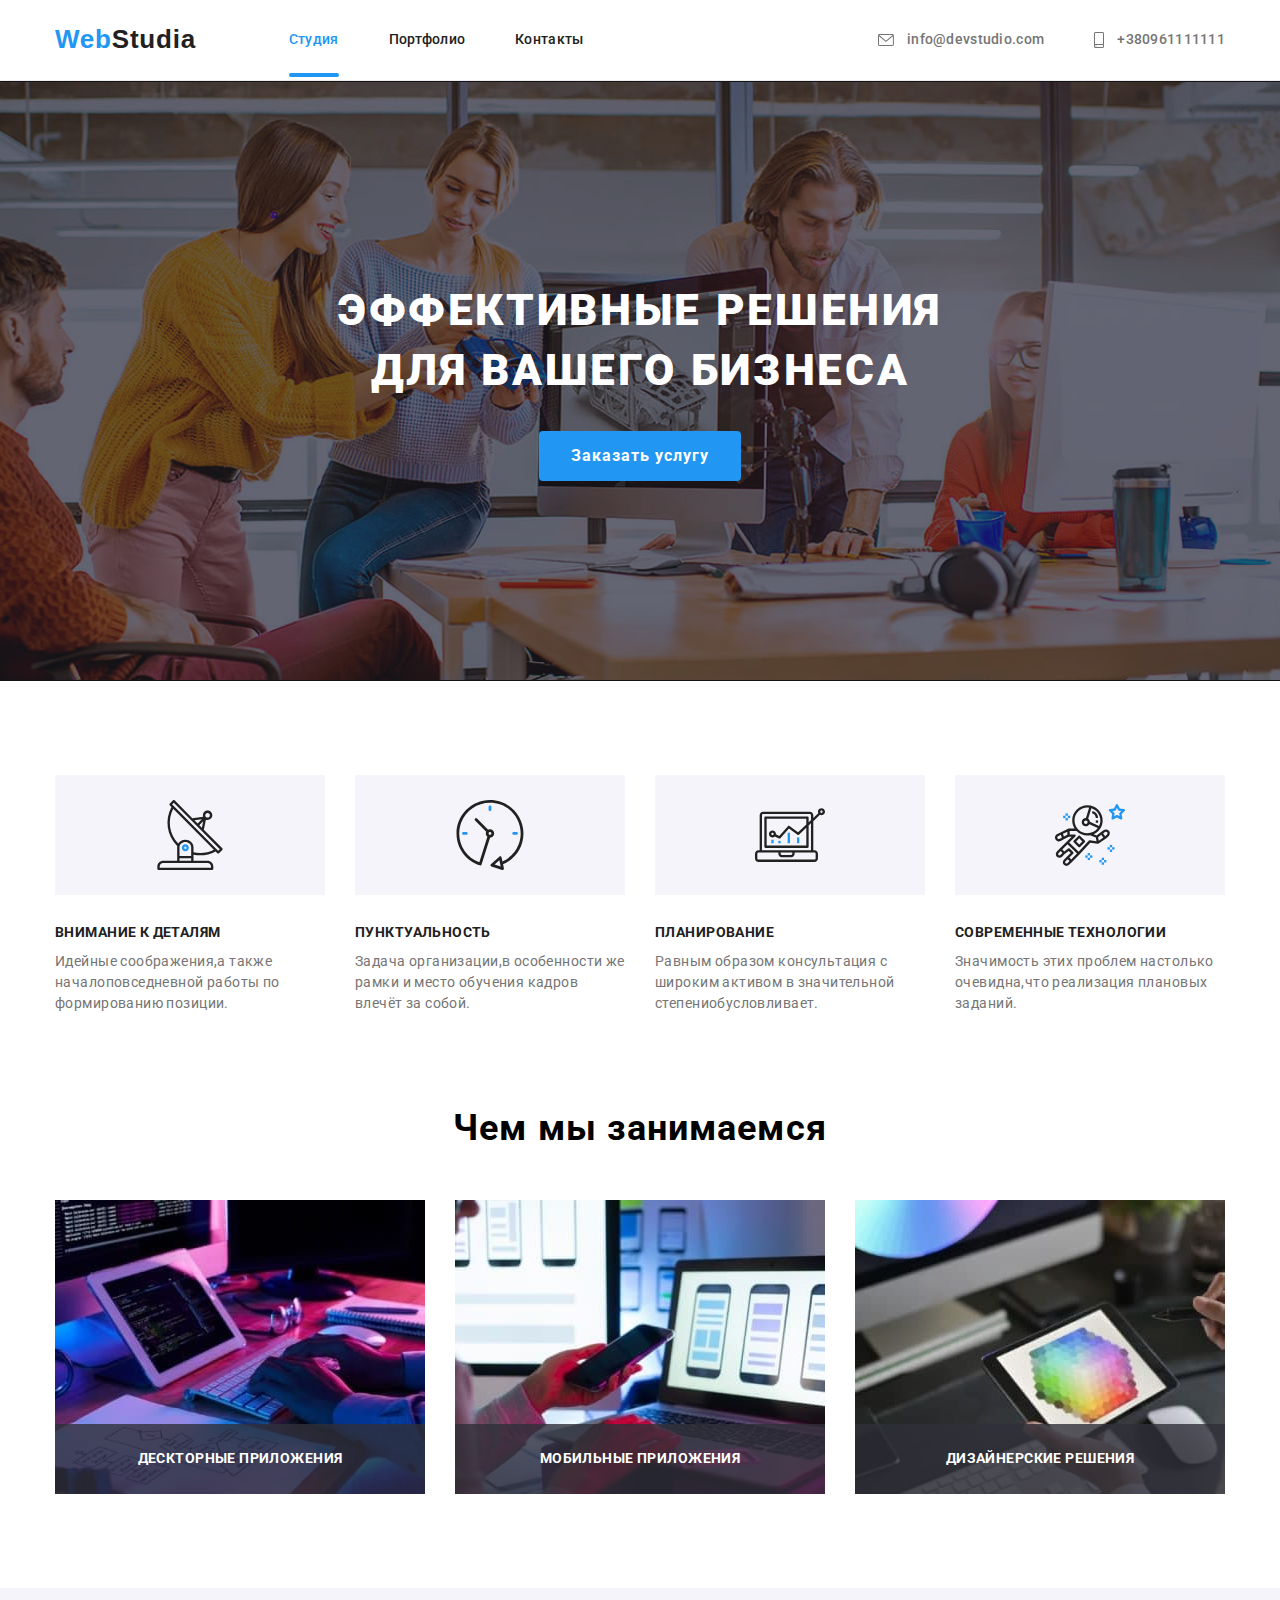
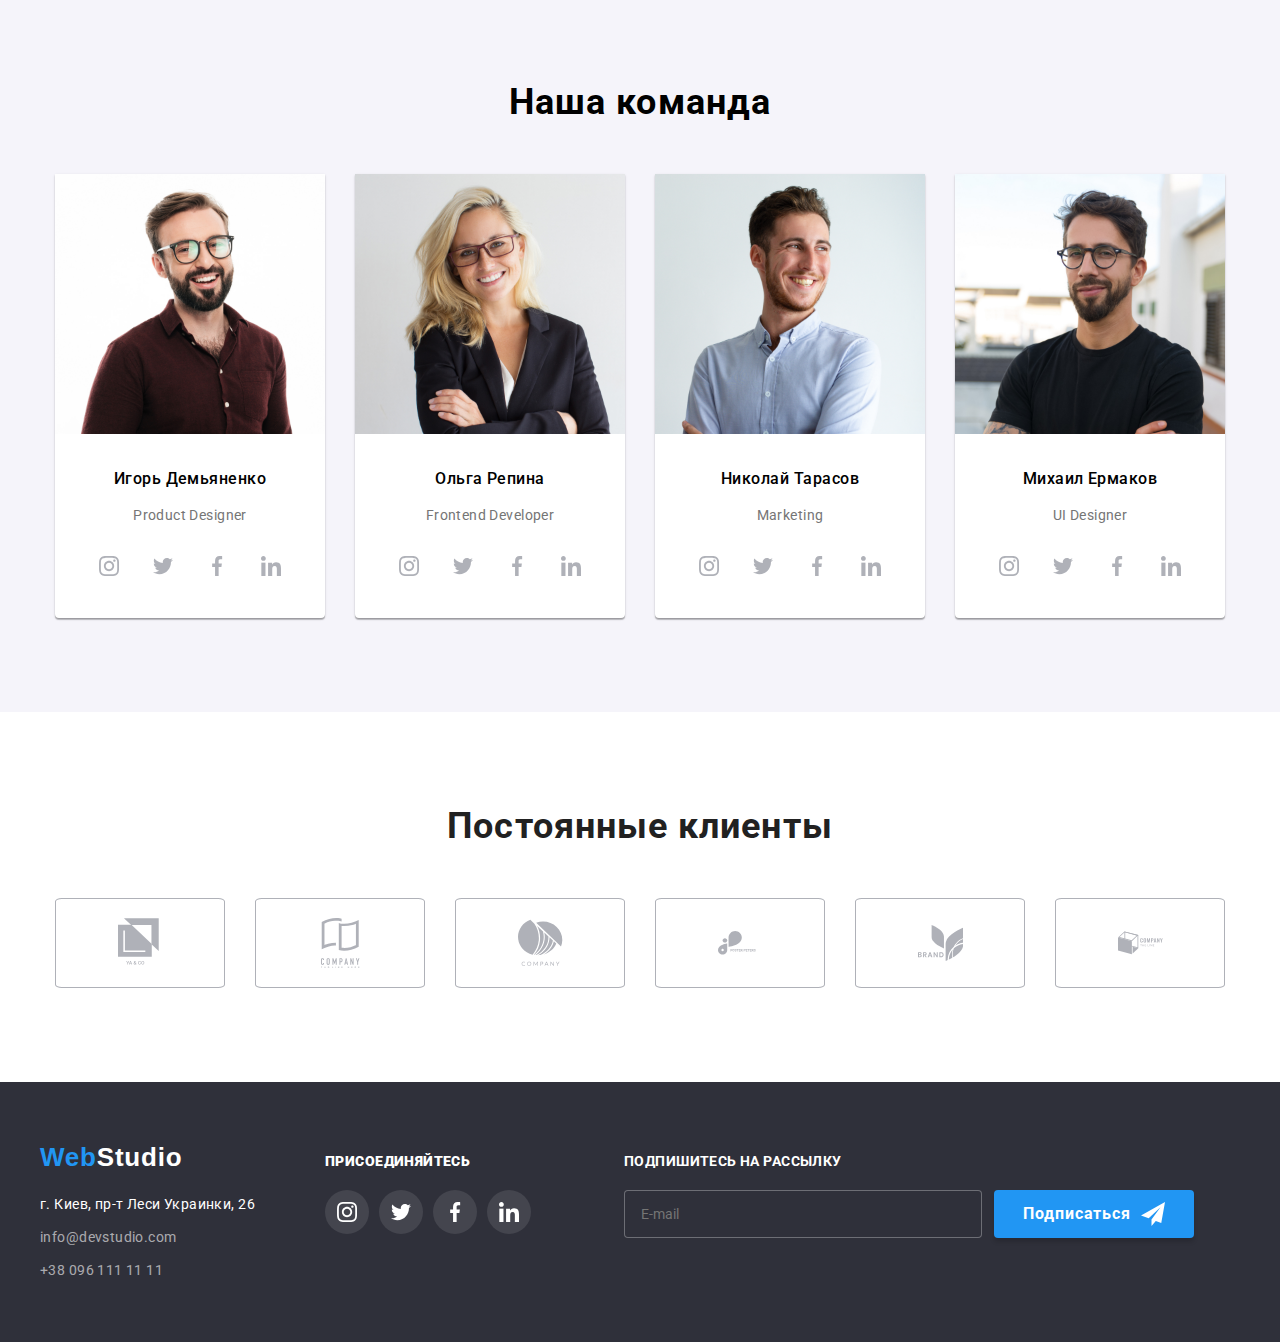
==== commit 742406f8: "18.04.2021 18.16" ====
--- a/index.html
+++ b/index.html
@@ -269,7 +269,7 @@
                     </ul>
             </div>
         </section>
-        </div>
+        <!-- </div> -->
 
     <section class="section-client">
         <div class="container">
@@ -330,7 +330,7 @@
 
 
     <footer class="footer-text-color bg-color-footer">
-        <div class="container ">
+        <div class="container secondary">
             <div class="footer-address">
                 <a class="logo-link logo-style logo-margin" href="./"><span class="logocolor">Web</span>Studio</a> <!--ссылка на главную страницу "./" обозначает корневую папку и отправляет на главную страницу-->
                 <address class="down-menue-address-style"><!--адрес-->
@@ -382,21 +382,83 @@
                     </li>
                 </ul>
             </div>
+            <div class="footer-message">
+                <h2>Подпишитесь на рассылку</h2>
+                <div class="subscribe">
+                    <form class="form-footer">
+                        <div class="form-label">
+                                <input class="input-footer" type="text" name="name-user" id="name-user" placeholder="E-mail" />
+                        </div>
+                    </form>
+                        <button class="button-footer" type="submit">
+                            <div class="button-view">
+                                <span class="button-title">Подписаться</span>
+                                <svg class="icon-send">
+                                    <use href="./images/icons/header-icons.svg#icon-footer-send"></use>
+                                </svg>
+                            </div>
+                        </button>
+                </div>
+            </div>
         </div>
 
     </footer>
-
 
     <div class="backdrop is-hidden" data-modal>
         <div class="modal">
-            <!-- <p>dfresggeg</p> -->
             <button class="modal-bottom" data-modal-close>
                 <svg class="icon">
-                    <use href="./images/icons/header-icons.svg#icon-x-close-black-18dp"></use>
-                </svg>
+                    <use href="./images/icons/header-icons.svg#icon-x-close"></use></svg>
             </button>
+            <form class="form js-modal-form">
+                <h3>Оставьте свои данные, мы вам перезвоним</h3>
+
+                <div class="form-field">
+                    <label for="name">Имя</label>
+                    <div class="style-field">
+                        <input type="text" name="name" id="name" />
+                        <svg class="form-svg" width="18" height="18">
+                            <use href="./images/icons/header-icons.svg#icon-user-form"></use></svg>
+                    </div>
+                </div>
+
+                <div class="form-field">
+                    <label for="tel">Телефон</label>
+                    <div class="style-field">
+                         <input type="tel" name="tel" id="tel" />
+                        <svg class="form-svg" width="18" height="18">
+                            <use href="./images/icons/header-icons.svg#icon-phone-form"></use></svg>
+                    </div>
+                </div>
+
+                <div class="form-field">
+                    <label for="email">Почта</label>
+                    <div class="style-field">
+                        <input type="email" name="email" id="email" />
+                        <svg class="form-svg" width="18" height="18">
+                            <use href="./images/icons/header-icons.svg#icon-mail-form"></use></svg>
+                    </div>
+                </div>
+
+                <div class="form-field">
+                    <label for="comment">Комментарий</label>
+                    <textarea class="form-comment" name="comment" id="comment" rows="10" placeholder="Введите текст"></textarea>
+                </div>
+                                    
+                <div class="form-option">
+                    <label class="label" for="agreement">
+                        <input class="checkbox" type="checkbox" name="agreement" value="agreement" id="agreement" />
+                        <span class="icon-checkbox"></span>
+                        <span>Соглашаюсь с рассылкой и принимаю <a class="form-link" href="" target="_blank" rel="noreferrer noopener">Условия договора</a></span>
+                    </label>
+                </div>
+                <div class="form-button">
+                    <button class="button-send" type="submit"><span class="title-send">Отправить</span></button>
+                </div>
+            </form>
         </div>
     </div>
+
     <script src="./js/modal.js"></script>
 </body>
 
--- a/css/styles.css
+++ b/css/styles.css
@@ -680,13 +680,13 @@
 }
 
 
-.list-portfolio-p{
+/* .list-portfolio-p{ */
   /* opacity: 50%; */
-}
-
-.bg-port-flip {
+/* } */
+
+/* .bg-port-flip {
   
-}
+} */
 
 .list-portfolio-p {
   /* display: inline-block;
@@ -1341,6 +1341,123 @@
 
 
 
+
+
+
+
+
+
+
+
+
+
+
+/* FOOTER */
+.secondary {
+  display: flex;
+  align-items: baseline;
+}
+
+.secondary h2 {
+  margin-bottom: 20px;
+
+  font-weight: 700;
+  font-size: 14px;
+  line-height: 1.14;
+  letter-spacing: 0.03em;
+  text-transform: uppercase;
+  color: var(--main-text-color-white);
+}
+
+.subscribe {
+  display: inline-flex;
+}
+
+.form-footer {
+  width: 358px;
+
+  margin-left: auto;
+  margin-right: auto;
+}
+
+.form-label {
+  display: flex;
+  flex-direction: column;
+}
+
+.form-label input {
+  width: 100%;
+  margin: 0;
+  padding: 0;
+  border: 0;
+  color: rgba(255, 255, 255, 0.6);
+  background-color: var(--bg-color-gray);
+
+  padding: 15px 0 15px 16px;
+  border: 1px solid rgba(255, 255, 255, 0.3);
+  box-sizing: border-box;
+
+  border-radius: 4px;
+}
+
+.button-footer {
+  display: flex;
+  align-items: center;
+  text-align: center;
+
+  margin-left: 12px;
+  min-width: 200px;
+  cursor: pointer;
+
+  box-shadow: 0px 4px 4px rgba(0, 0, 0, 0.15);
+  border: 1px solid transparent;
+  border-radius: 4px;
+  background: var(--main-text-color-blue);
+}
+
+.button-view {
+  display: flex;
+  align-items: center;
+  text-align: center;
+  margin: 0 auto;
+}
+
+.button-title {
+  margin-right: 10px;
+  font-weight: 700;
+  font-size: 16px;
+  line-height: 1.87;
+  letter-spacing: 0.06em;
+
+  color: var(--main-text-color-white);
+}
+
+.icon-send {
+  width: 24px;
+  height: 24px;
+  fill: var(--main-text-color-white);
+}
+
+
+
+
+
+
+
+
+
+
+
+
+
+
+
+
+
+
+
+
+
 /* Модальное окно */
 
 /* Параметры фона модального окна */
@@ -1372,7 +1489,7 @@
   transform: translate(-50%, -50%);
 
   width: 528px;
-  height: 581px;
+  /* height: 581px; */
   background-color: var(--main-text-color-white);
   box-shadow: 0px 1px 3px rgba(0, 0, 0, 0.12), 0px 1px 1px rgba(0, 0, 0, 0.14), 0px 2px 1px rgba(0, 0, 0, 0.2);
   border-radius: 4px;
@@ -1409,6 +1526,199 @@
 .modal-bottom:focus .icon{
   cursor: pointer;
 }
+
+
+
+/* Модальная форма */
+
+.form {
+  width: 528px;
+  margin-left: auto;
+  margin-right: auto;
+  padding: 40px;
+}
+
+.form h3 {
+  margin-bottom: 12px;
+  font-weight: 700;
+  font-size: 20px;
+  line-height: 1.15;
+  text-align: center;
+  letter-spacing: 0.03em;
+
+  color: var(--main-text-color-black);
+}
+
+.form-field {
+  display: flex;
+  flex-direction: column;
+  margin-bottom: 20px;
+}
+
+.form-field label {
+  margin-bottom: 4px;
+
+  font-size: 12px;
+  line-height: 1.17;
+  letter-spacing: 0.01em;
+
+  color: var(--main-text-color-gray);
+}
+
+.form-field:hover input,
+.form-field:hover textarea {
+  border: 1px solid var(--main-text-color-blue);
+  border-radius: 4px;
+}
+
+.form-field input {
+  cursor: pointer;
+  margin: 0;
+  padding: 11px 0 11px 42px;
+  width: 100%;
+  border: 1px solid rgba(33, 33, 33, 0.2);
+  box-sizing: border-box;
+  border-radius: 4px;
+
+  transition: border-color 250ms var(--timing-function);
+}
+
+.style-field {
+  position: relative;
+}
+
+.form-field:hover .form-svg,
+.form-field:focus-within .form-svg{
+  fill: var(--main-text-color-blue);
+}
+
+.form-field .form-svg {
+  position: absolute;
+  top: 50%;
+  left: 12px;
+  transform: translateY(-50%);
+  display: inline-block;
+  width: 18px;
+  height: 18px;
+  transition: fill 250ms var(--timing-function);
+}
+
+.form-field .form-comment {
+  padding: 12px 16px;
+
+  font-size: 12px;
+  line-height: 1.17;
+  letter-spacing: 0.01em;
+
+  cursor: pointer;
+  resize: none;
+  border: 1px solid rgba(33, 33, 33, 0.2);
+  box-sizing: border-box;
+  border-radius: 4px;
+}
+
+.form-option {
+  display: flex;
+  align-items: center;
+  margin-bottom: 30px;
+  padding-left: 12px;
+}
+
+.form-option label {
+  font-size: 14px;
+  line-height: 24px;
+
+  letter-spacing: 0.03em;
+
+  color: var(--main-text-color-gray);
+}
+
+.form-option input {
+  width: 16px;
+  height: 15px;
+  background: var(--main-text-color-black);
+}
+
+.checkbox {
+  position: absolute;
+  width: 1px;
+  height: 1px;
+  margin: -1px;
+  border: 0;
+  padding: 0;
+  clip: rect(0 0 0 0);
+  overflow: hidden;
+}
+
+.label {
+  display: flex;
+  align-items: center;
+}
+
+.icon-checkbox {
+  display: inline-block;
+  width: 16px;
+  height: 15px;
+  margin-right: 8px;
+
+  border: 2px solid var(--main-text-color-black);
+  border-radius: 2px;
+}
+
+/*  */
+.checkbox:checked + .icon-checkbox {
+  border-color: var(--main-text-color-blue);
+  background-color: var(--main-text-color-blue);
+  background-image: url(../images/icons/v.svg);
+  background-size: contain;
+  background-origin: border-box;
+}
+
+.form-link {
+  text-decoration: underline;
+  color: var(--main-text-color-blue);
+}
+
+.form .button-send:hover,
+.form .button-send:focus {
+  background-color: #188ce8;
+}
+
+.button-send {
+  display: flex;
+  margin-left: auto;
+  margin-right: auto;
+
+  background-color: var(--main-text-color-blue);
+
+  box-shadow: 0px 4px 4px rgba(0, 0, 0, 0.15);
+  border: 1px solid transparent;
+  border-radius: 4px;
+  padding: 10px 32px;
+  min-width: 200px;
+  cursor: pointer;
+
+  transition: background-color 250ms var(--timing-function);
+}
+
+.title-send {
+  display: flex;
+  align-items: center;
+  text-align: center;
+  margin-left: auto;
+  margin-right: auto;
+
+  font-weight: 700;
+  font-size: 16px;
+  line-height: 1.87;
+  align-items: center;
+  text-align: center;
+  letter-spacing: 0.06em;
+  color: var(--main-text-color-white);
+}
+
+
+
 
 
 
--- a/css/styles.css
+++ b/css/styles.css
@@ -680,13 +680,13 @@
 }
 
 
-.list-portfolio-p{
+/* .list-portfolio-p{ */
   /* opacity: 50%; */
-}
-
-.bg-port-flip {
+/* } */
+
+/* .bg-port-flip {
   
-}
+} */
 
 .list-portfolio-p {
   /* display: inline-block;
@@ -1341,6 +1341,123 @@
 
 
 
+
+
+
+
+
+
+
+
+
+
+
+/* FOOTER */
+.secondary {
+  display: flex;
+  align-items: baseline;
+}
+
+.secondary h2 {
+  margin-bottom: 20px;
+
+  font-weight: 700;
+  font-size: 14px;
+  line-height: 1.14;
+  letter-spacing: 0.03em;
+  text-transform: uppercase;
+  color: var(--main-text-color-white);
+}
+
+.subscribe {
+  display: inline-flex;
+}
+
+.form-footer {
+  width: 358px;
+
+  margin-left: auto;
+  margin-right: auto;
+}
+
+.form-label {
+  display: flex;
+  flex-direction: column;
+}
+
+.form-label input {
+  width: 100%;
+  margin: 0;
+  padding: 0;
+  border: 0;
+  color: rgba(255, 255, 255, 0.6);
+  background-color: var(--bg-color-gray);
+
+  padding: 15px 0 15px 16px;
+  border: 1px solid rgba(255, 255, 255, 0.3);
+  box-sizing: border-box;
+
+  border-radius: 4px;
+}
+
+.button-footer {
+  display: flex;
+  align-items: center;
+  text-align: center;
+
+  margin-left: 12px;
+  min-width: 200px;
+  cursor: pointer;
+
+  box-shadow: 0px 4px 4px rgba(0, 0, 0, 0.15);
+  border: 1px solid transparent;
+  border-radius: 4px;
+  background: var(--main-text-color-blue);
+}
+
+.button-view {
+  display: flex;
+  align-items: center;
+  text-align: center;
+  margin: 0 auto;
+}
+
+.button-title {
+  margin-right: 10px;
+  font-weight: 700;
+  font-size: 16px;
+  line-height: 1.87;
+  letter-spacing: 0.06em;
+
+  color: var(--main-text-color-white);
+}
+
+.icon-send {
+  width: 24px;
+  height: 24px;
+  fill: var(--main-text-color-white);
+}
+
+
+
+
+
+
+
+
+
+
+
+
+
+
+
+
+
+
+
+
+
 /* Модальное окно */
 
 /* Параметры фона модального окна */
@@ -1372,7 +1489,7 @@
   transform: translate(-50%, -50%);
 
   width: 528px;
-  height: 581px;
+  /* height: 581px; */
   background-color: var(--main-text-color-white);
   box-shadow: 0px 1px 3px rgba(0, 0, 0, 0.12), 0px 1px 1px rgba(0, 0, 0, 0.14), 0px 2px 1px rgba(0, 0, 0, 0.2);
   border-radius: 4px;
@@ -1409,6 +1526,199 @@
 .modal-bottom:focus .icon{
   cursor: pointer;
 }
+
+
+
+/* Модальная форма */
+
+.form {
+  width: 528px;
+  margin-left: auto;
+  margin-right: auto;
+  padding: 40px;
+}
+
+.form h3 {
+  margin-bottom: 12px;
+  font-weight: 700;
+  font-size: 20px;
+  line-height: 1.15;
+  text-align: center;
+  letter-spacing: 0.03em;
+
+  color: var(--main-text-color-black);
+}
+
+.form-field {
+  display: flex;
+  flex-direction: column;
+  margin-bottom: 20px;
+}
+
+.form-field label {
+  margin-bottom: 4px;
+
+  font-size: 12px;
+  line-height: 1.17;
+  letter-spacing: 0.01em;
+
+  color: var(--main-text-color-gray);
+}
+
+.form-field:hover input,
+.form-field:hover textarea {
+  border: 1px solid var(--main-text-color-blue);
+  border-radius: 4px;
+}
+
+.form-field input {
+  cursor: pointer;
+  margin: 0;
+  padding: 11px 0 11px 42px;
+  width: 100%;
+  border: 1px solid rgba(33, 33, 33, 0.2);
+  box-sizing: border-box;
+  border-radius: 4px;
+
+  transition: border-color 250ms var(--timing-function);
+}
+
+.style-field {
+  position: relative;
+}
+
+.form-field:hover .form-svg,
+.form-field:focus-within .form-svg{
+  fill: var(--main-text-color-blue);
+}
+
+.form-field .form-svg {
+  position: absolute;
+  top: 50%;
+  left: 12px;
+  transform: translateY(-50%);
+  display: inline-block;
+  width: 18px;
+  height: 18px;
+  transition: fill 250ms var(--timing-function);
+}
+
+.form-field .form-comment {
+  padding: 12px 16px;
+
+  font-size: 12px;
+  line-height: 1.17;
+  letter-spacing: 0.01em;
+
+  cursor: pointer;
+  resize: none;
+  border: 1px solid rgba(33, 33, 33, 0.2);
+  box-sizing: border-box;
+  border-radius: 4px;
+}
+
+.form-option {
+  display: flex;
+  align-items: center;
+  margin-bottom: 30px;
+  padding-left: 12px;
+}
+
+.form-option label {
+  font-size: 14px;
+  line-height: 24px;
+
+  letter-spacing: 0.03em;
+
+  color: var(--main-text-color-gray);
+}
+
+.form-option input {
+  width: 16px;
+  height: 15px;
+  background: var(--main-text-color-black);
+}
+
+.checkbox {
+  position: absolute;
+  width: 1px;
+  height: 1px;
+  margin: -1px;
+  border: 0;
+  padding: 0;
+  clip: rect(0 0 0 0);
+  overflow: hidden;
+}
+
+.label {
+  display: flex;
+  align-items: center;
+}
+
+.icon-checkbox {
+  display: inline-block;
+  width: 16px;
+  height: 15px;
+  margin-right: 8px;
+
+  border: 2px solid var(--main-text-color-black);
+  border-radius: 2px;
+}
+
+/*  */
+.checkbox:checked + .icon-checkbox {
+  border-color: var(--main-text-color-blue);
+  background-color: var(--main-text-color-blue);
+  background-image: url(../images/icons/v.svg);
+  background-size: contain;
+  background-origin: border-box;
+}
+
+.form-link {
+  text-decoration: underline;
+  color: var(--main-text-color-blue);
+}
+
+.form .button-send:hover,
+.form .button-send:focus {
+  background-color: #188ce8;
+}
+
+.button-send {
+  display: flex;
+  margin-left: auto;
+  margin-right: auto;
+
+  background-color: var(--main-text-color-blue);
+
+  box-shadow: 0px 4px 4px rgba(0, 0, 0, 0.15);
+  border: 1px solid transparent;
+  border-radius: 4px;
+  padding: 10px 32px;
+  min-width: 200px;
+  cursor: pointer;
+
+  transition: background-color 250ms var(--timing-function);
+}
+
+.title-send {
+  display: flex;
+  align-items: center;
+  text-align: center;
+  margin-left: auto;
+  margin-right: auto;
+
+  font-weight: 700;
+  font-size: 16px;
+  line-height: 1.87;
+  align-items: center;
+  text-align: center;
+  letter-spacing: 0.06em;
+  color: var(--main-text-color-white);
+}
+
+
+
 
 
 
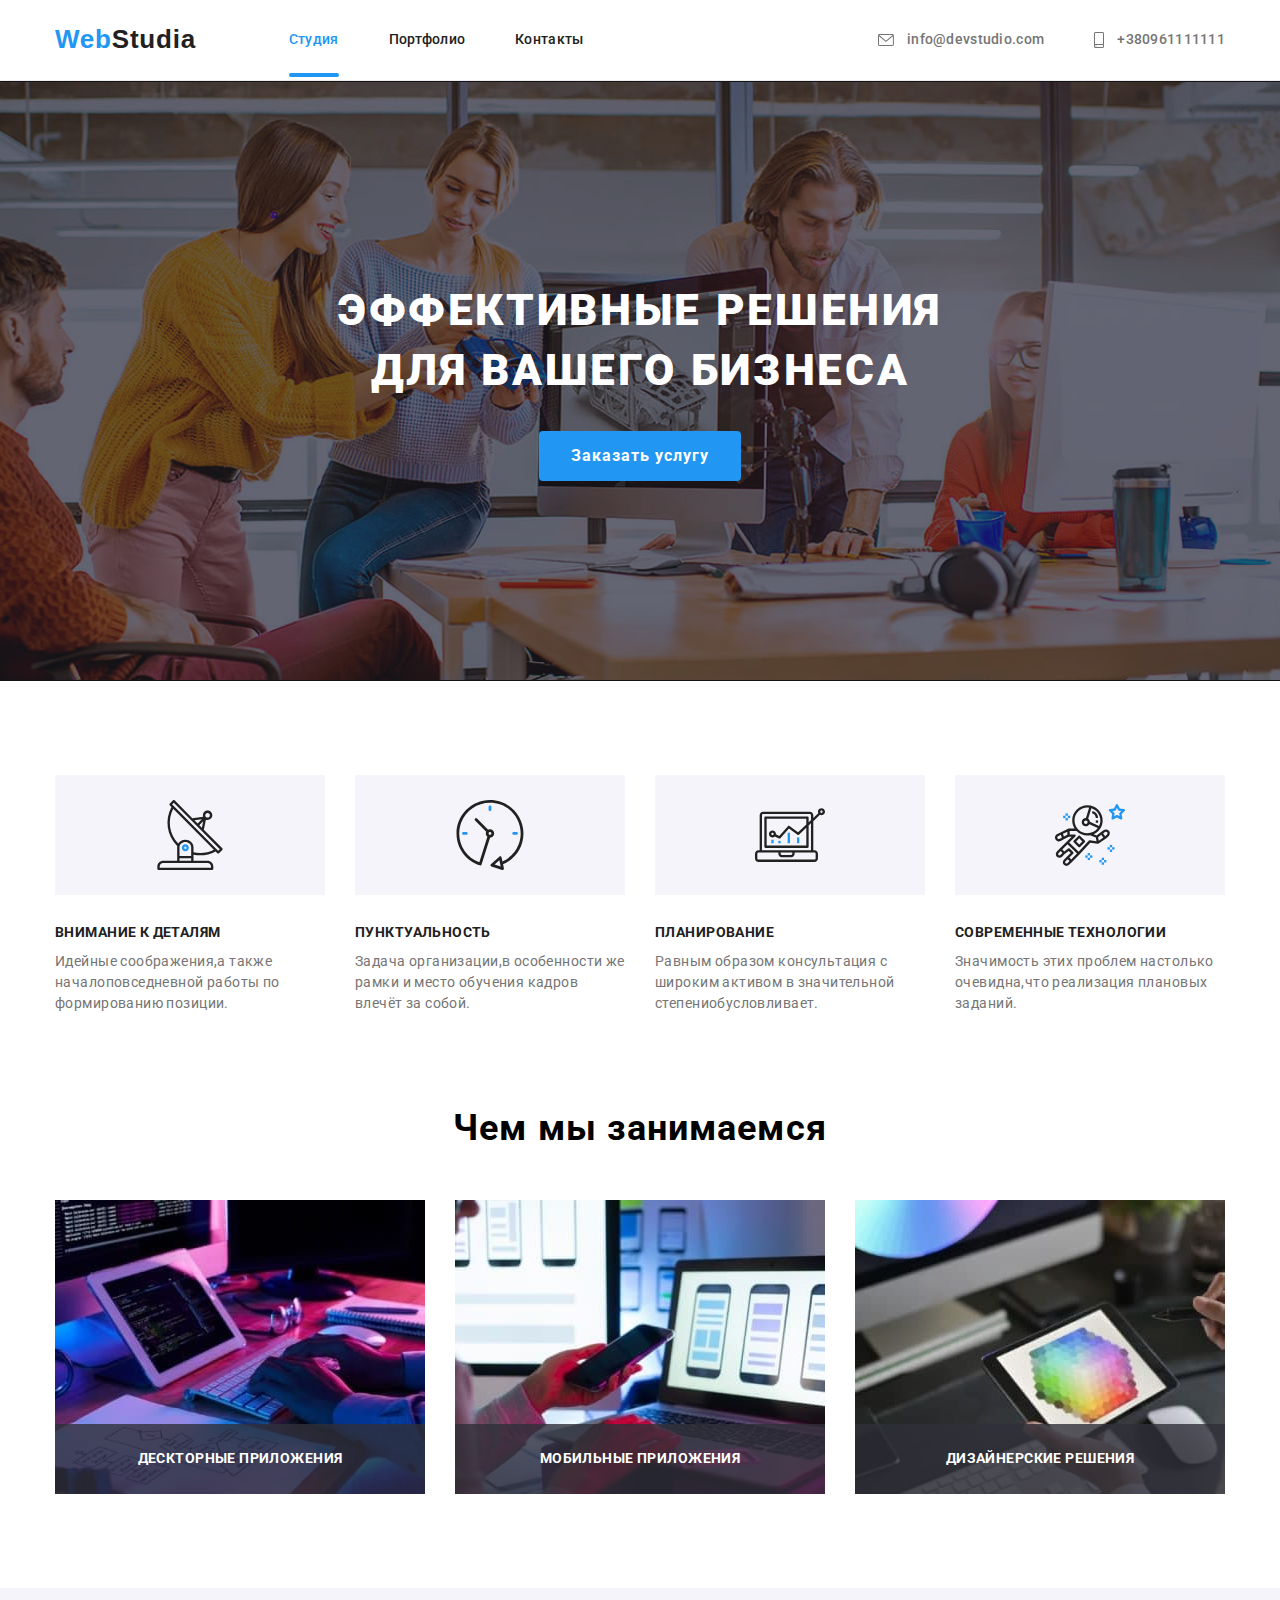
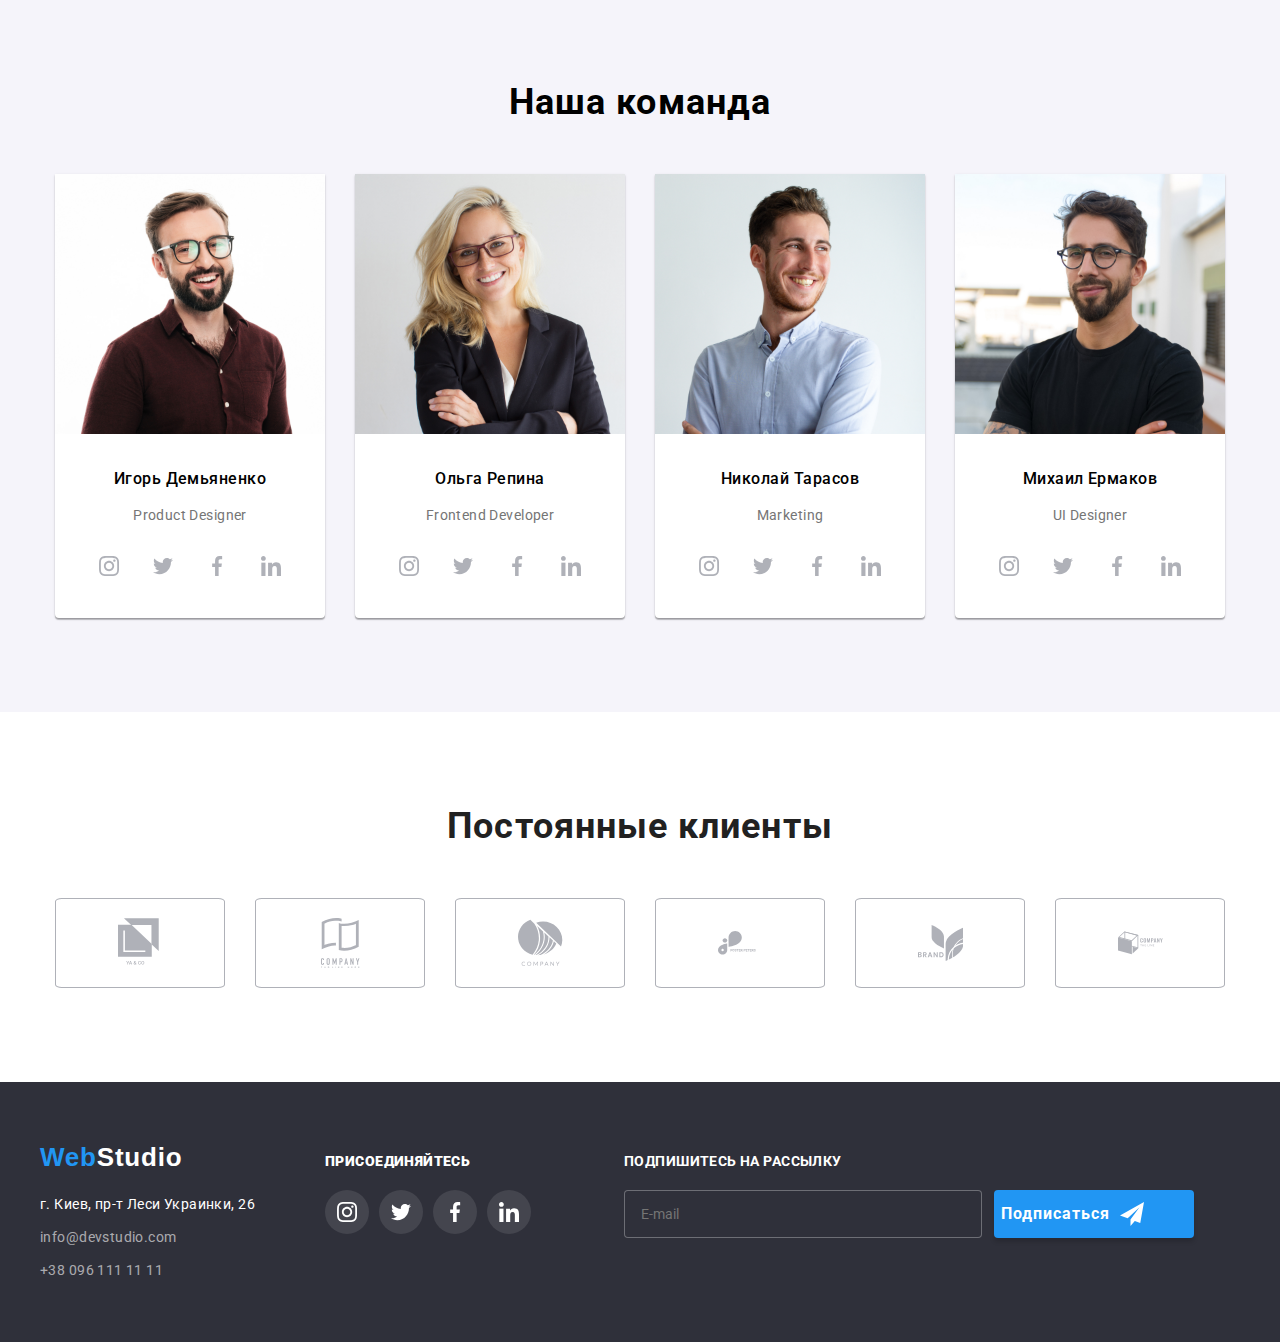
==== commit eaa9c29b: "22.04.2021 03.31" ====
--- a/index.html
+++ b/index.html
@@ -390,14 +390,16 @@
                                 <input class="input-footer" type="text" name="name-user" id="name-user" placeholder="E-mail" />
                         </div>
                     </form>
+                    <div class="button-view"></div>
                         <button class="button-footer" type="submit">
-                            <div class="button-view">
+                            
                                 <span class="button-title">Подписаться</span>
                                 <svg class="icon-send">
                                     <use href="./images/icons/header-icons.svg#icon-footer-send"></use>
                                 </svg>
-                            </div>
+                            
                         </button>
+                    </div>
                 </div>
             </div>
         </div>
--- a/css/styles.css
+++ b/css/styles.css
@@ -1536,6 +1536,7 @@
   margin-left: auto;
   margin-right: auto;
   padding: 40px;
+  padding-top: 2px;
 }
 
 .form h3 {
@@ -1566,9 +1567,13 @@
 }
 
 .form-field:hover input,
-.form-field:hover textarea {
+.form-field:hover textarea,
+.form-field:focus-within input,
+.form-field:focus-within textarea {
   border: 1px solid var(--main-text-color-blue);
   border-radius: 4px;
+  /* border-color: var(--main-text-color-blue); */
+  /* outline: none; */
 }
 
 .form-field input {
@@ -1579,6 +1584,7 @@
   border: 1px solid rgba(33, 33, 33, 0.2);
   box-sizing: border-box;
   border-radius: 4px;
+  outline: none;
 
   transition: border-color 250ms var(--timing-function);
 }
--- a/css/styles.css
+++ b/css/styles.css
@@ -1536,6 +1536,7 @@
   margin-left: auto;
   margin-right: auto;
   padding: 40px;
+  padding-top: 2px;
 }
 
 .form h3 {
@@ -1566,9 +1567,13 @@
 }
 
 .form-field:hover input,
-.form-field:hover textarea {
+.form-field:hover textarea,
+.form-field:focus-within input,
+.form-field:focus-within textarea {
   border: 1px solid var(--main-text-color-blue);
   border-radius: 4px;
+  /* border-color: var(--main-text-color-blue); */
+  /* outline: none; */
 }
 
 .form-field input {
@@ -1579,6 +1584,7 @@
   border: 1px solid rgba(33, 33, 33, 0.2);
   box-sizing: border-box;
   border-radius: 4px;
+  outline: none;
 
   transition: border-color 250ms var(--timing-function);
 }
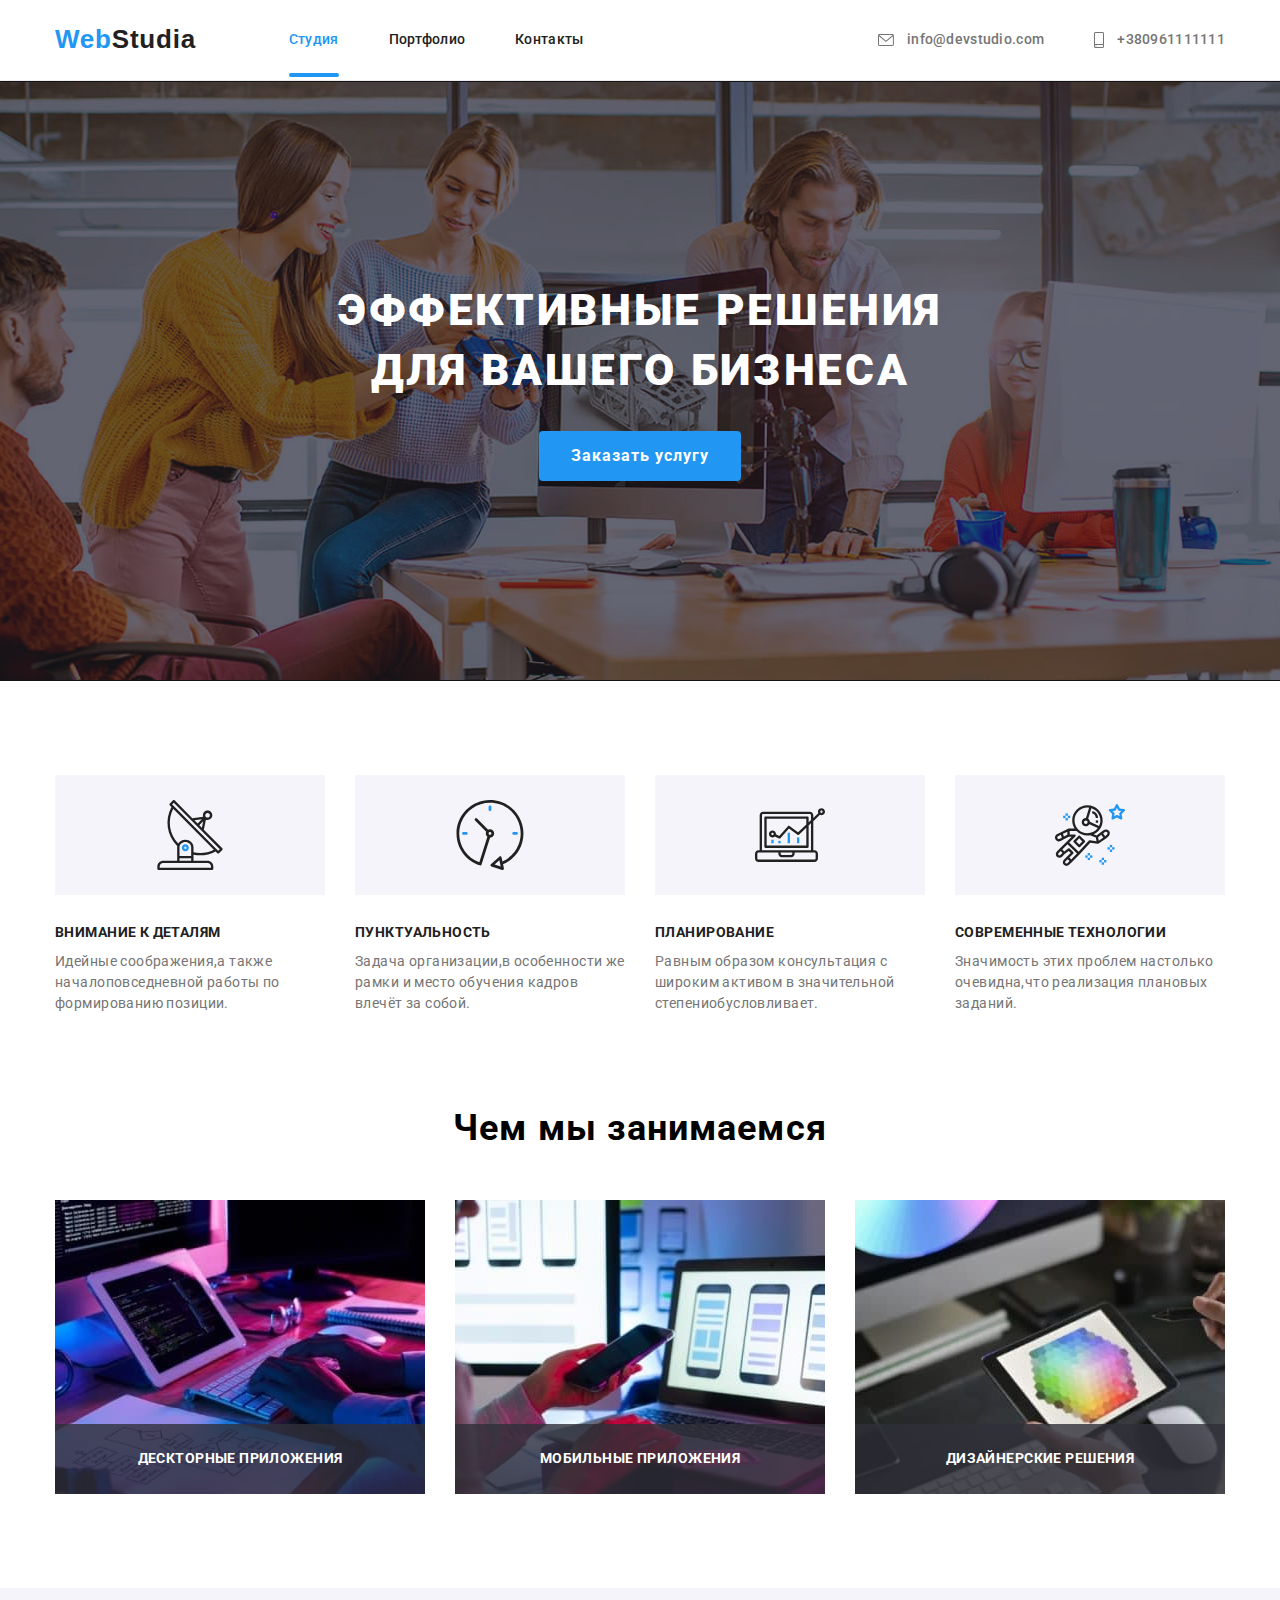
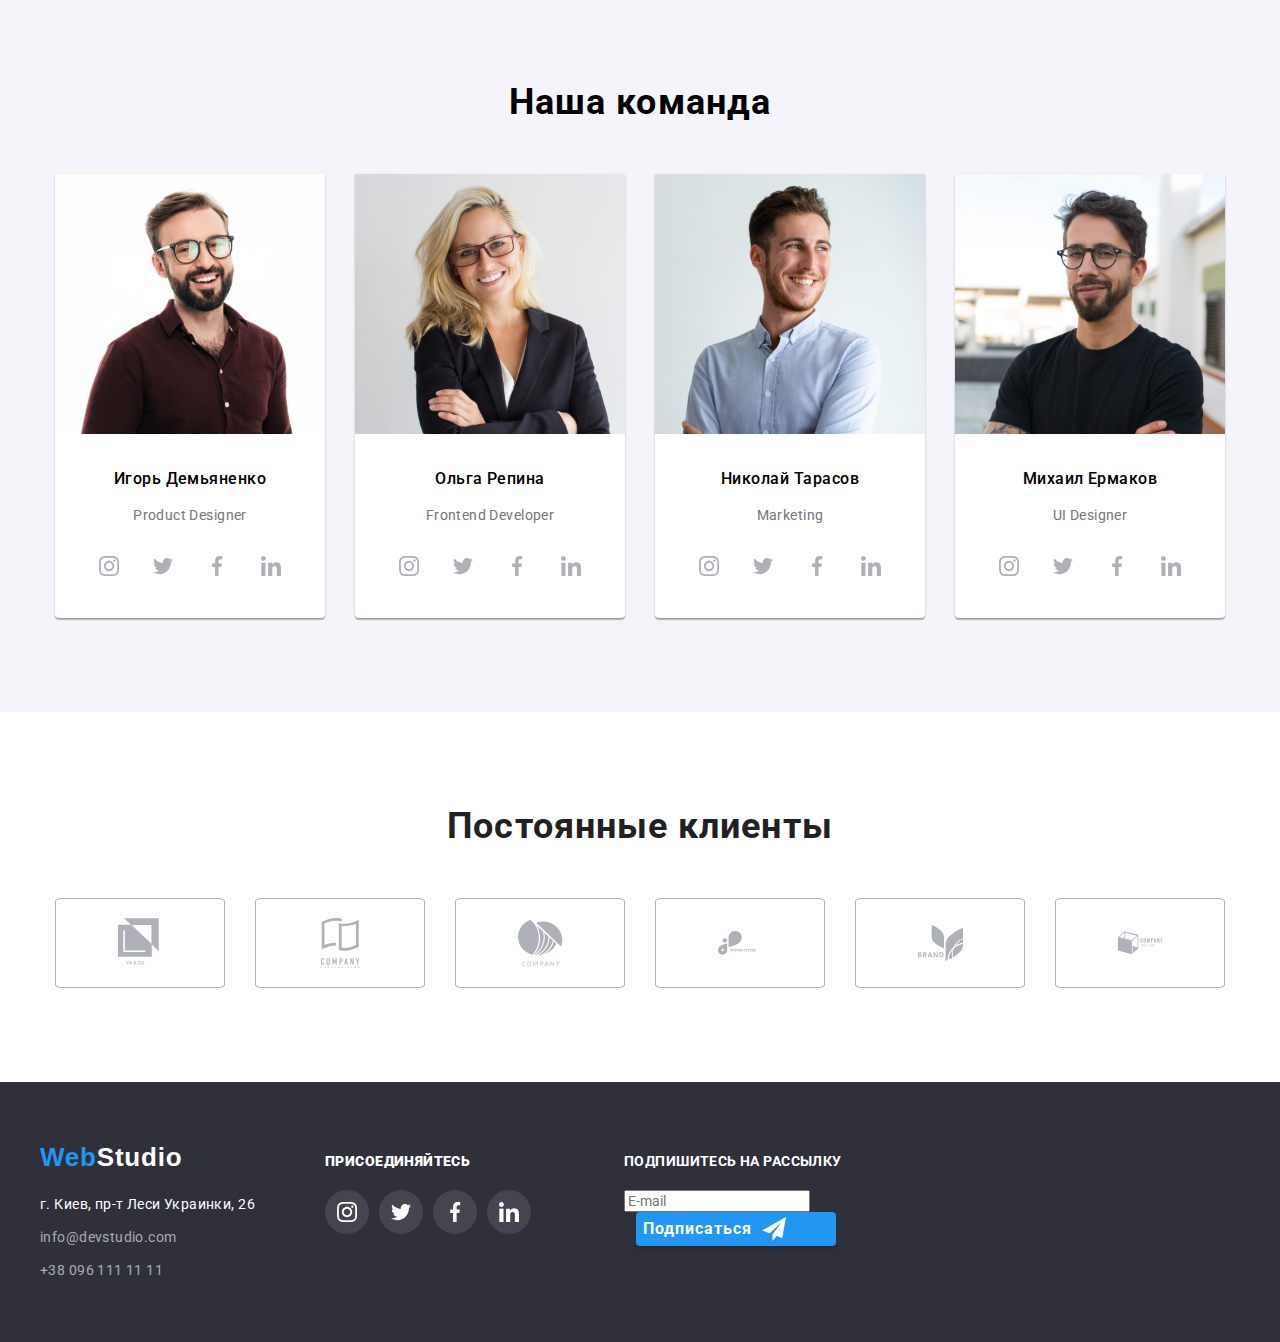
==== commit 1776d9da: "24.04.2021 03.31" ====
--- a/index.html
+++ b/index.html
@@ -386,23 +386,18 @@
                 <h2>Подпишитесь на рассылку</h2>
                 <div class="subscribe">
                     <form class="form-footer">
-                        <div class="form-label">
-                                <input class="input-footer" type="text" name="name-user" id="name-user" placeholder="E-mail" />
-                        </div>
-                    </form>
-                    <div class="button-view"></div>
+                        <input class="input-footer" type="text" name="name-user" id="name-user" placeholder="E-mail" />
                         <button class="button-footer" type="submit">
-                            
                                 <span class="button-title">Подписаться</span>
                                 <svg class="icon-send">
                                     <use href="./images/icons/header-icons.svg#icon-footer-send"></use>
-                                </svg>
-                            
+                                </svg>    
                         </button>
-                    </div>
+                    </form>
+                    
                 </div>
             </div>
-        </div>
+        <!-- </div> -->
 
     </footer>
 
--- a/css/styles.css
+++ b/css/styles.css
@@ -1380,7 +1380,7 @@
   margin-right: auto;
 }
 
-.form-label {
+.input-footer {
   display: flex;
   flex-direction: column;
 }
@@ -1404,6 +1404,7 @@
   display: flex;
   align-items: center;
   text-align: center;
+  margin: 0 auto;
 
   margin-left: 12px;
   min-width: 200px;
@@ -1415,12 +1416,12 @@
   background: var(--main-text-color-blue);
 }
 
-.button-view {
+/* .button-view {
   display: flex;
   align-items: center;
   text-align: center;
   margin: 0 auto;
-}
+} */
 
 .button-title {
   margin-right: 10px;
@@ -1576,6 +1577,10 @@
   /* outline: none; */
 }
 
+.form-field textarea {
+  outline: none;
+}
+
 .form-field input {
   cursor: pointer;
   margin: 0;
@@ -1596,6 +1601,7 @@
 .form-field:hover .form-svg,
 .form-field:focus-within .form-svg{
   fill: var(--main-text-color-blue);
+  
 }
 
 .form-field .form-svg {
--- a/css/styles.css
+++ b/css/styles.css
@@ -1380,7 +1380,7 @@
   margin-right: auto;
 }
 
-.form-label {
+.input-footer {
   display: flex;
   flex-direction: column;
 }
@@ -1404,6 +1404,7 @@
   display: flex;
   align-items: center;
   text-align: center;
+  margin: 0 auto;
 
   margin-left: 12px;
   min-width: 200px;
@@ -1415,12 +1416,12 @@
   background: var(--main-text-color-blue);
 }
 
-.button-view {
+/* .button-view {
   display: flex;
   align-items: center;
   text-align: center;
   margin: 0 auto;
-}
+} */
 
 .button-title {
   margin-right: 10px;
@@ -1576,6 +1577,10 @@
   /* outline: none; */
 }
 
+.form-field textarea {
+  outline: none;
+}
+
 .form-field input {
   cursor: pointer;
   margin: 0;
@@ -1596,6 +1601,7 @@
 .form-field:hover .form-svg,
 .form-field:focus-within .form-svg{
   fill: var(--main-text-color-blue);
+  
 }
 
 .form-field .form-svg {
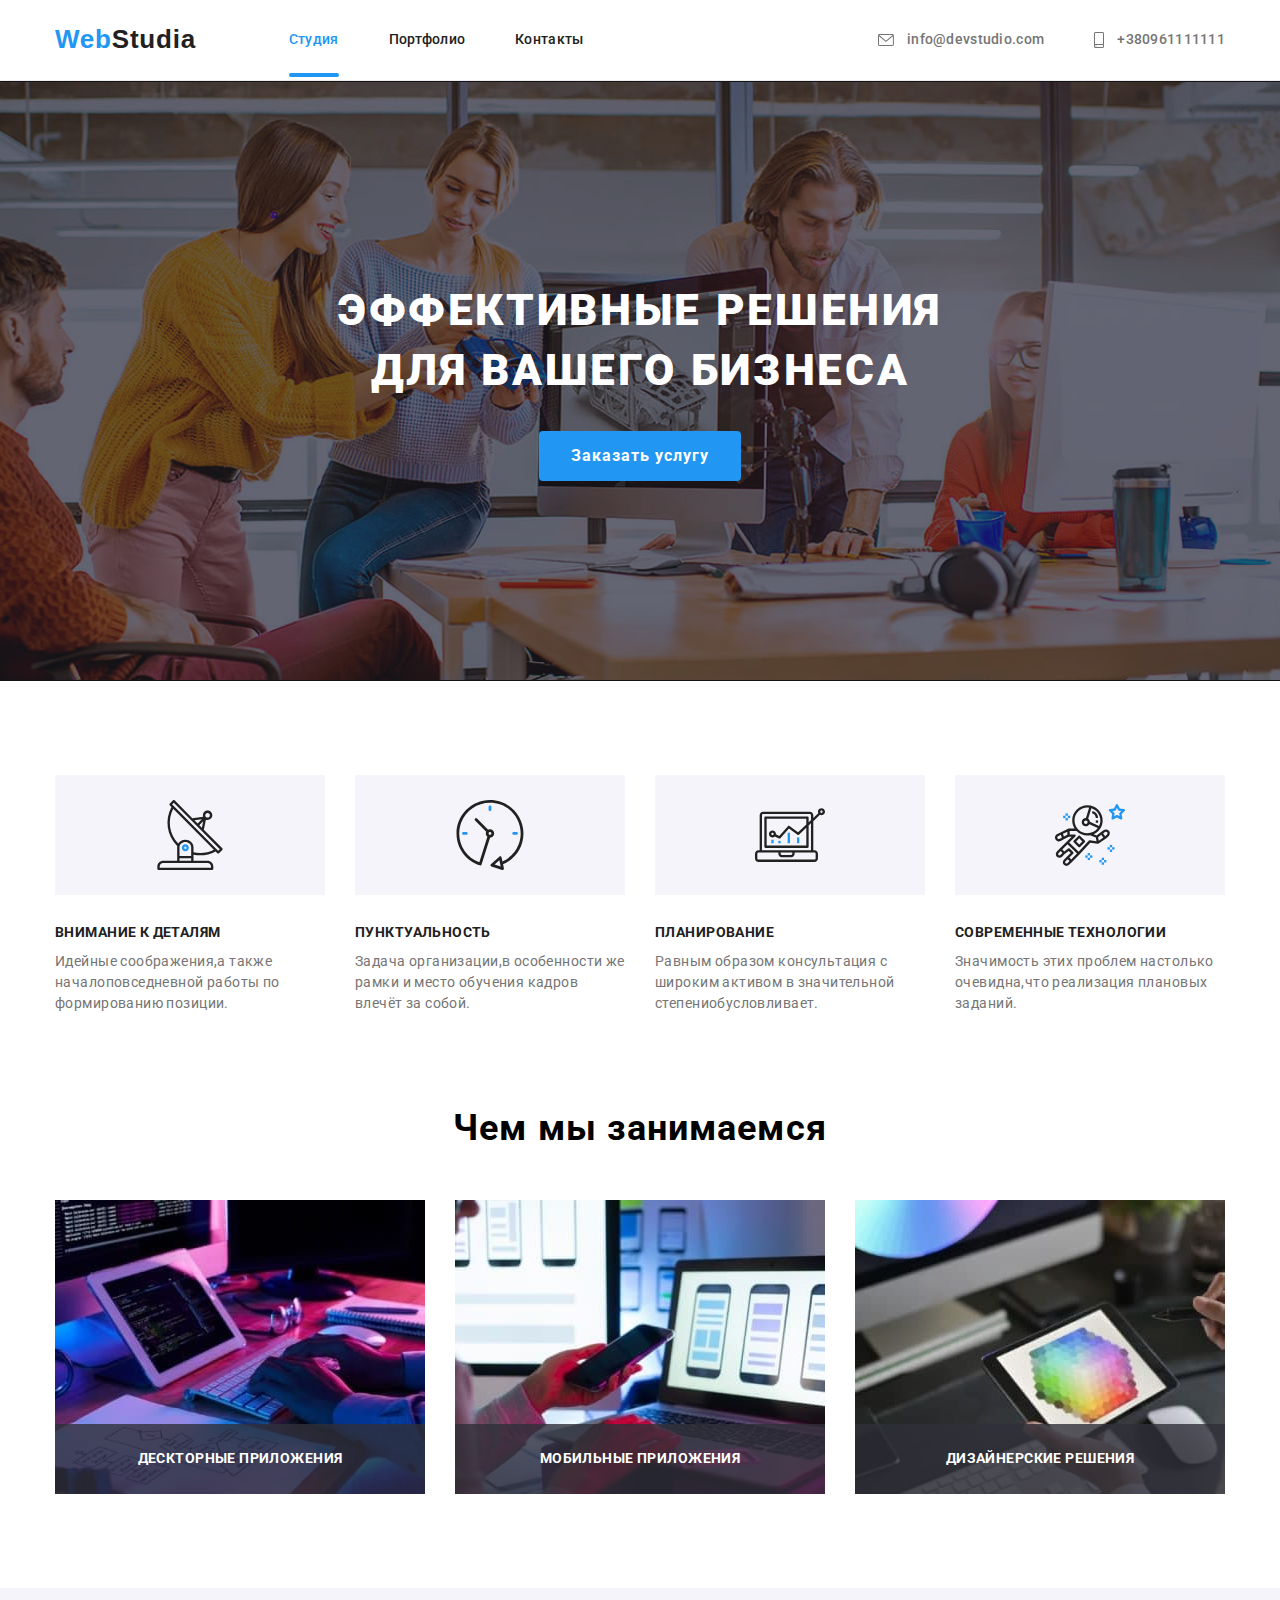
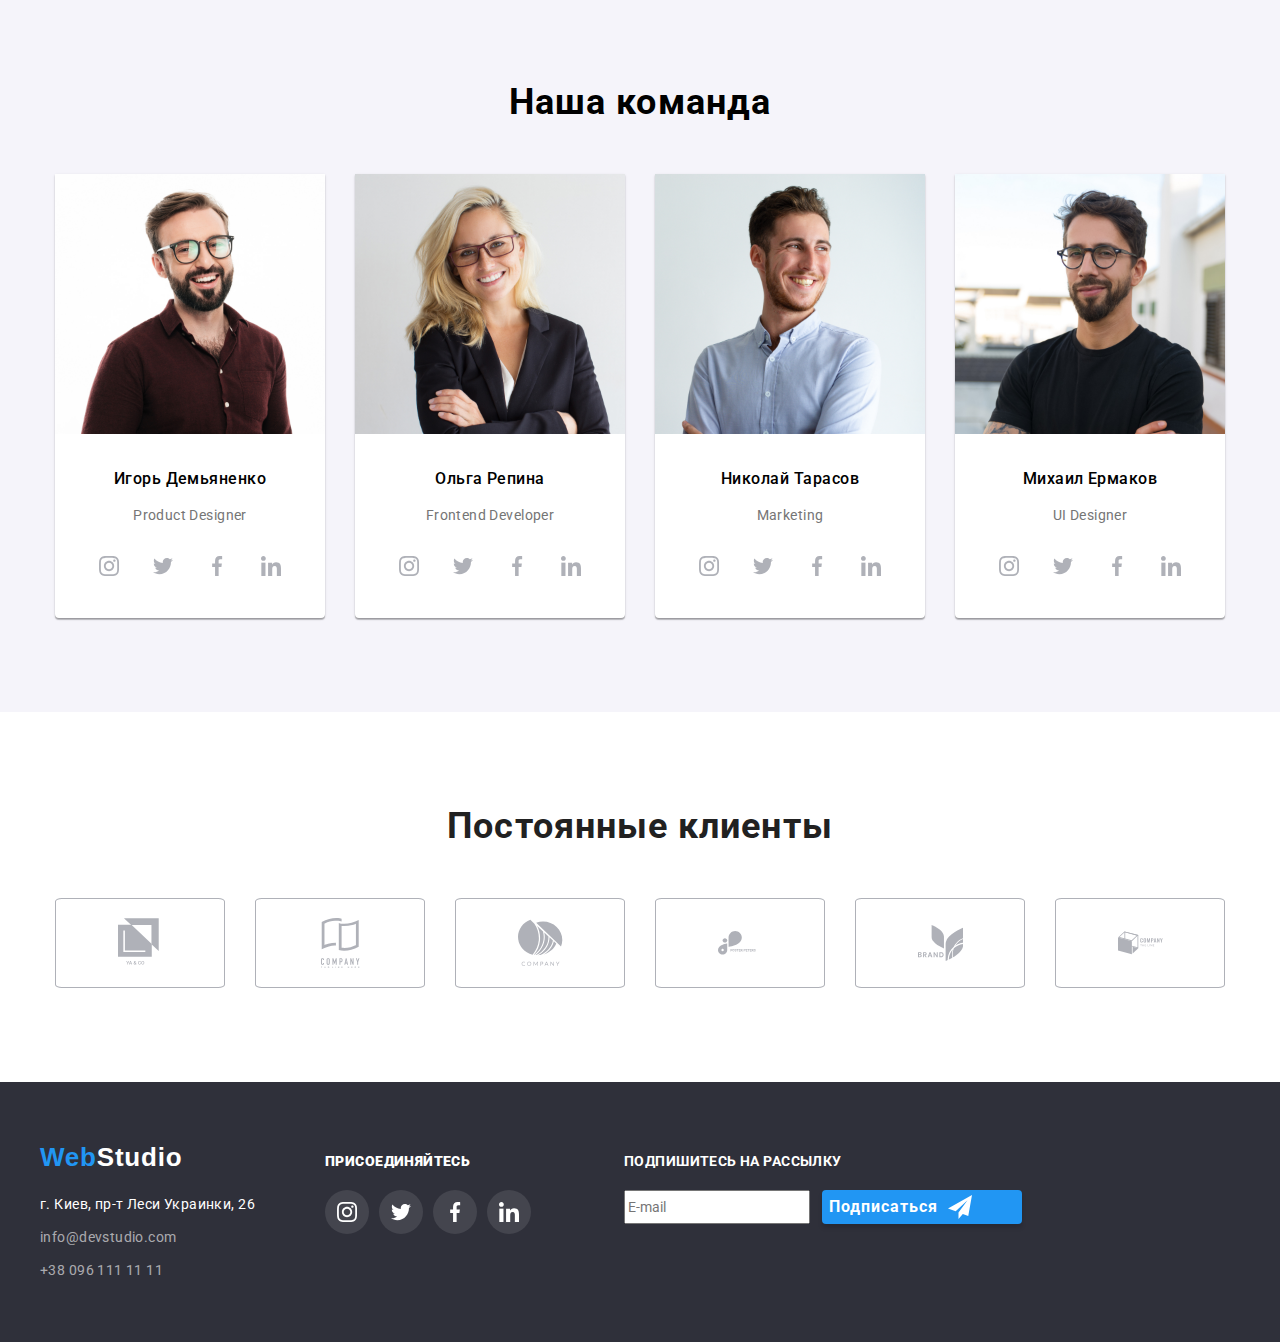
==== commit 9a824d40: "25.04.2021 15.08" ====
--- a/index.html
+++ b/index.html
@@ -384,7 +384,7 @@
             </div>
             <div class="footer-message">
                 <h2>Подпишитесь на рассылку</h2>
-                <div class="subscribe">
+                <!-- <div class="subscribe"> -->
                     <form class="form-footer">
                         <input class="input-footer" type="text" name="name-user" id="name-user" placeholder="E-mail" />
                         <button class="button-footer" type="submit">
@@ -395,9 +395,9 @@
                         </button>
                     </form>
                     
-                </div>
+                <!-- </div> -->
             </div>
-        <!-- </div> -->
+        </div>
 
     </footer>
 
--- a/css/styles.css
+++ b/css/styles.css
@@ -1369,11 +1369,12 @@
   color: var(--main-text-color-white);
 }
 
-.subscribe {
+/* .subscribe {
   display: inline-flex;
-}
+} */
 
 .form-footer {
+  display: inline-flex;
   width: 358px;
 
   margin-left: auto;
--- a/css/styles.css
+++ b/css/styles.css
@@ -1369,11 +1369,12 @@
   color: var(--main-text-color-white);
 }
 
-.subscribe {
+/* .subscribe {
   display: inline-flex;
-}
+} */
 
 .form-footer {
+  display: inline-flex;
   width: 358px;
 
   margin-left: auto;
